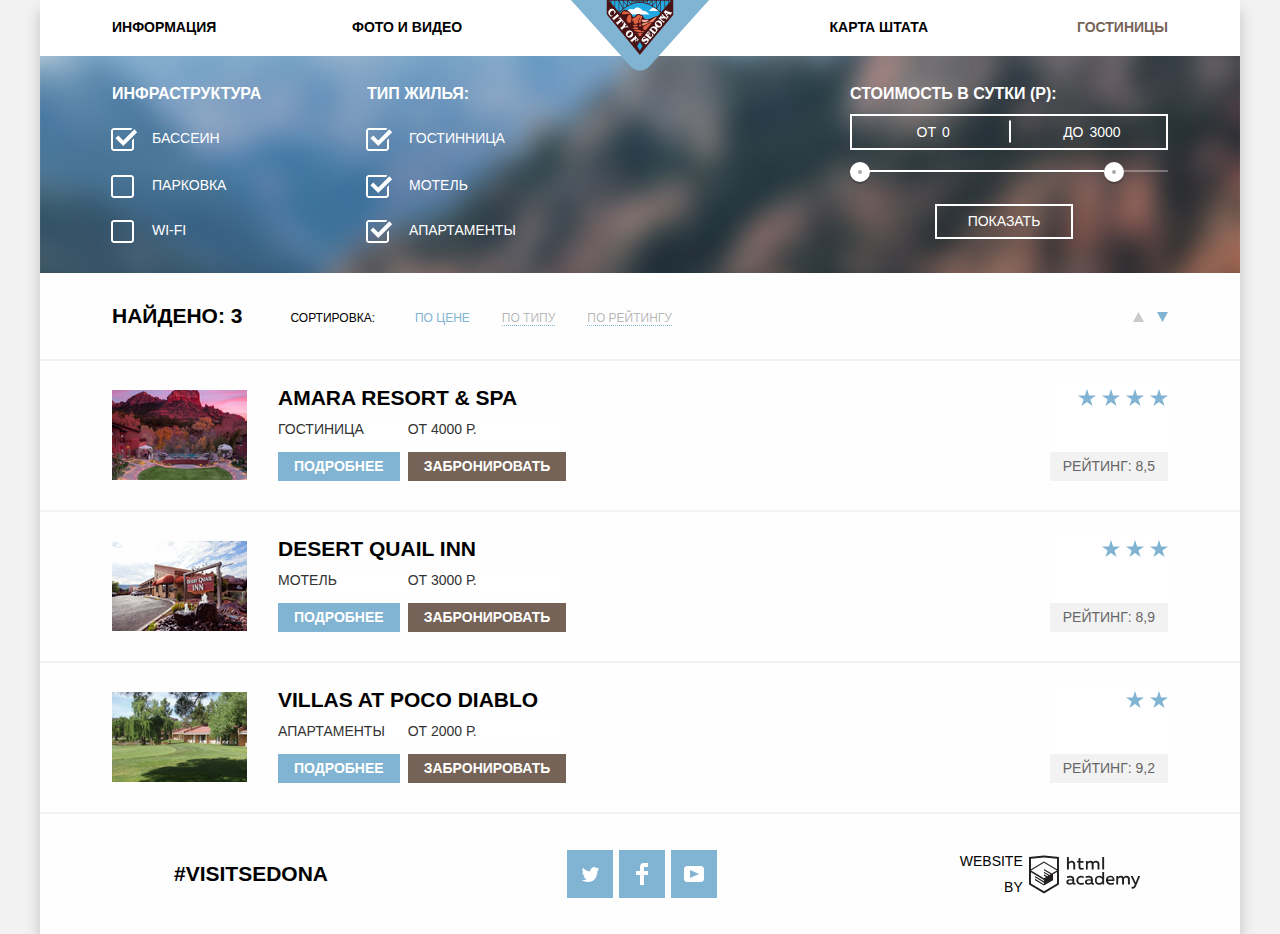
==== inner.html @ 4f0de251 "Исправления" ====
<!DOCTYPE html>
<html lang="ru">
  <head>
    <meta charset="utf-8">
    <link href="https://fonts.googleapis.com/css?family=PT+Sans+Narrow:400,700&amp;subset=cyrillic" rel="stylesheet">
    <link rel="stylesheet" type="text/css" href="css/normalize.css">
    <link rel="stylesheet" type="text/css" href="css/styles.css">
    <title>HTML Academy: Седона</title>
  </head>
  <body>
    <div class="content">
      <header class="main-header">
        <nav class="main-navigation">
          <a class="main-header-logo" href="index.html" aria-label="На главную">
            <img src="img/logo.png" alt="Седона" title="Седона">
          </a>
          <ul class="site-navigation">
            <li><a href="#" aria-label="Информация">Информация</a></li>
            <li><a href="#" aria-label="Фото и видео">Фото и видео</a></li>
            <li><a href="#" aria-label="Карта штата">Карта штата</a></li>
            <li class="navigation-active"><a aria-label="Гостиницы">Гостиницы</a></li>
          </ul>
        </nav>
      </header>

      <main class="main-inner">
        <section class="main-filter">
          <form class="main-search-menu" action="https://echo.htmlacademy.ru" method="post" oninput="out.value=outs.value">
            <div class="menu main-infrastructure">
              <h3>Инфраструктура</h3>
              <label for="pool">
                <input type="checkbox" class="visually-hidden checkbox" name="pool" id="pool" aria-label="Бассеин" checked>
                <span class="checkbox-pool"></span>
                Бассеин
              </label>
              <label for="parking">
                <input type="checkbox" class="visually-hidden checkbox" name="parking" id="parking" aria-label="Парковка">
                  <span class="checkbox-pool"></span>
                Парковка
              </label>
              <label for="wifi">
                <input type="checkbox" class="visually-hidden checkbox" name="wifi" id="wifi" aria-label="WI-FI">
                  <span class="checkbox-pool"></span>
                WI-FI
              </label>
            </div>
            <div class="menu main-type-accommodation">
              <h3>Тип жилья:</h3>
              <label for="hotel">
                <input type="checkbox" class="visually-hidden checkbox" name="hotel" id="hotel" aria-label="Гостинница" checked>
                  <span class="checkbox-pool"></span>
                  Гостинница
              </label>
              <label for="motel">
                <input type="checkbox" class="visually-hidden checkbox" name="motel" id="motel" aria-label="Мотель" checked>
                  <span class="checkbox-pool"></span>
                Мотель
              </label>
              <label for="apartments">
                <input type="checkbox" class="visually-hidden checkbox" name="apartments" id="apartments" aria-label="Апартаменты" checked>
                  <span class="checkbox-pool"></span>
                Апартаменты
              </label>
            </div>
            <div class="menu main-price">
              <h3>Стоимость в сутки (Р):</h3>
              <ul>
                <li>от
                  <input type="number" name="price" value="0">
                </li>
                <li>до
                  <input type="number" name="price" value="3000">
                </li>
              </ul>
              <input class="visually-hidden" type="range" name="outs" min="0" max="4000" step="100" value="3000">

                  <div class="scale">
                    <div class="bar"></div>
                  </div>
                  <div class="toggle toggle-min"></div>
                  <div class="toggle toggle-max"></div>
              <button type="submit" name="button" title="Показать" value="Показать">Показать</button>
            </div>
          </form>
        </section>

        <section class="main-sort">
          <h1 class="visually-hidden">Список гостиниц</h1>
          <h3>Найдено: 3</h3>
          <b>Сортировка:</b>
          <ul>
            <li><a class="sort-active">по цене</a></li>
            <li><a class="sorts-active" href="#">По типу</a></li>
            <li><a class="sorts-active" href="#">По рейтингу</a></li>
          </ul>
          <ul class="main-sorts">
            <li class="sorts-bonding">
              <a href="#" aria-label="Сортировка по возрастанию" title="Сортировка по возрастанию">
                <svg xmlns="http://www.w3.org/2000/svg" width="11" height="10" viewBox="0 0 11 10">
                  <path fill="#cacaca" d="M5.5 0L0 10h11z"/>
                </svg>
              </a>
            </li>
            <li>
              <a aria-label="Сортировка по убыванию" title="Сортировка по убыванию">
                <svg xmlns="http://www.w3.org/2000/svg" width="11" height="10" viewBox="0 0 11 10">
                  <path fill="#81b3d2" d="M5.5 10L0 0h11"/>
                </svg>
              </a>
            </li>
          </ul>
        </section>

        <section class="list-hotel">
          <h2 class="visually-hidden">Гостинниы</h2>
          <article class="hotel list-hotels">
            <img src="img/hotels.jpg" width="135" height="90" alt="Гостинница">
            <div class="list-hotels-sheet">
              <div class="list">
                <h2><a class="list-hotels-btn" href="#">Amara Resort & Spa</a></h2>
                <div class="list-row">
                  <div class="list-sheet-more">
                    <span>Гостиница</span>
                    <a href="#">Подробнее</a>
                  </div>
                  <div class="list-sheet-reservation">
                    <span>от 4000 Р.</span>
                    <a href="#">Забронировать</a>
                  </div>
              </div>
            </div>
              <div class="list list-sheet-rating">
                <span class="stars">
                  <img src="img/svg/star.svg" alt="звезда">
                  <img src="img/svg/star.svg" alt="звезда">
                  <img src="img/svg/star.svg" alt="звезда">
                  <img src="img/svg/star.svg" alt="звезда">
                </span>
                <span>Рейтинг: 8,5</span>
              </div>
            </div>
          </article>
          <article class="hotel list-motel">
            <img src="img/motel.jpg" width="135" height="90" alt="Мотель">
            <div class="list-motel-sheet">
              <div class="list">
                <h2><a class="list-hotels-btn" href="#">Desert Quail Inn</a></h2>
                  <div class="list-row">
                  <div class="list-sheet-more">
                    <span>Мотель</span>
                    <a href="#">Подробнее</a>
                  </div>
                  <div class="list-sheet-reservation">
                    <span>от 3000 Р.</span>
                    <a href="#">Забронировать</a>
                  </div>
                </div>
              </div>
              <div class="list list-sheet-rating">
                <span>
                  <img src="img/svg/star.svg" alt="звезда">
                  <img src="img/svg/star.svg" alt="звезда">
                  <img src="img/svg/star.svg" alt="звезда">
                </span>
                <span>Рейтинг: 8,9</span>
              </div>
            </div>
          </article>
          <article class="hotel list-apartments">
            <img src="img/apartments.jpg" width="135" height="90" alt="Апартаменты">
            <div class="list-apartments-sheet">
              <div class="list">
                <h2><a class="list-hotels-btn" href="#">Villas at Poco Diablo</a></h2>
                <div class="list-row">
                  <div class="list-sheet-more">
                    <span>Апартаменты</span>
                    <a href="#">Подробнее</a>
                  </div>
                  <div class="list-sheet-reservation">
                    <span>от 2000 Р.</span>
                    <a href="#">Забронировать</a>
                  </div>
                </div>
              </div>
              <div class="list list-sheet-rating">
                <span>
                  <img src="img/svg/star.svg" alt="звезда">
                  <img src="img/svg/star.svg" alt="звезда">
                </span>
                <span>Рейтинг: 9,2</span>
              </div>
            </div>
          </article>
        </section>
      </main>

      <footer class="footers">
        <div class="footer footer-visit">
          <a href="#">#visitSEDONA</a>
        </div>
        <div class="footer social">
          <ul>
            <li>
              <a href="#" class="social-button" aria-label="Твитер">
                <span class="visually-hidden">Наш Твитер</span>
                <svg xmlns="http://www.w3.org/2000/svg" xmlns:xlink="http://www.w3.org/1999/xlink" width="17" height="15" viewBox="0 0 17 15">
                  <path fill="#FFF" d="M10.95.144c1.685-.496 2.984.27 3.577 1.179.673-.231 1.331-.481 2.011-.708a2.345 2.345 0 0 1-.857 1.768c.685.17 1.304-.491 1.304-.491-.169 1-1.006 1.788-1.563 2.024-.231 6.75-3.175 11.217-10.077 11.082h-.446c-.41 0-4.164-.46-4.898-1.887 2.271.196 3.893-.422 4.693-1.177-.96-.3-2.679-.477-2.979-2.95.349.106.564.228 1.19.119C1.705 8.247.374 7.53.448 5.33c.285.328 1.067.536 1.34.472C1.085 5.561-.182 2.442.894.85c1.818 1.854 3.735 3.606 7.152 3.773C8.254 2.33 9.183.793 10.95.144z"/>
                </svg>

              </a>
            </li>
            <li>
              <a href="#" class="social-button" aria-label="Фейсбук">
                <span class="visually-hidden">Наш Фейсбук</span>
                <svg xmlns="http://www.w3.org/2000/svg" width="12" height="22" viewBox="0 0 12 22">
                  <path fill="#FFF" d="M12 4V0H8a4 4 0 0 0-4 4v4H0v4h4v10h4V12h4V8H8V4h4z"/>
                </svg>
              </a>
            </li>
            <li>
              <a href="#" class="social-button" aria-label="Ютуб" title="Наш Ютуб">
                <span class="visually-hidden">Наш Ютуб</span>
                <svg xmlns="http://www.w3.org/2000/svg" xmlns:xlink="http://www.w3.org/1999/xlink" width="20" height="16" viewBox="0 0 20 16">
                  <path fill="#FFF" d="M17 0H3C1.35 0 0 1.35 0 3v10c0 1.65 1.35 3 3 3h14c1.65 0 3-1.35 3-3V3c0-1.65-1.35-3-3-3zM6.027 11.998V4.002L15.014 8l-8.987 3.998z"/>
                </svg>

              </a>
            </li>
          </ul>
        </div>
        <div class="footer footer-logo">
          <a href="https://htmlacademy.ru/intensive/htmlcss" class="htmlacademy" aria-label="Html академия" title="Наша Html академия">
            <span>Website by</span>
            <svg xmlns="http://www.w3.org/2000/svg" width="115" height="41" viewBox="0 0 108.08 36.85">
              <title>logo-htmlacademy-small1</title>
              <path d="M44.61,26.88a2,2,0,0,0,.55-0.1v1.33a3.25,3.25,0,0,1-1.18.21,1.67,1.67,0,0,1-1.67-1,4.84,4.84,0,0,1-3.14,1.08c-1.51,0-2.91-.83-2.91-2.55,0-2.13,2-2.79,3.71-2.79a11.08,11.08,0,0,1,2.17.25v-0.3c0-1-.76-1.77-2.19-1.77a7.42,7.42,0,0,0-3,.64v-1.7a10.21,10.21,0,0,1,3.19-.55c2.36,0,3.81,1.12,3.81,3.65v3a0.54,0.54,0,0,0,.49.59h0.17Zm-6.44-1.13A1.35,1.35,0,0,0,39.63,27h0.11a3.39,3.39,0,0,0,2.41-1V24.58a9.72,9.72,0,0,0-1.81-.21c-1,0-2.16.33-2.16,1.38h0Zm12.36-6.11a5,5,0,0,1,2.57.64V22a4.08,4.08,0,0,0-2.3-.7,2.75,2.75,0,1,0,0,5.49,5,5,0,0,0,2.43-.64v1.71a6.27,6.27,0,0,1-2.76.57A4.21,4.21,0,0,1,46,24.51q0-.21,0-0.41a4.32,4.32,0,0,1,4.18-4.46h0.38Zm12.17,7.24a2,2,0,0,0,.55-0.1v1.33a3.25,3.25,0,0,1-1.18.21,1.67,1.67,0,0,1-1.67-1,4.84,4.84,0,0,1-3.14,1.08c-1.51,0-2.91-.83-2.91-2.55,0-2.13,2-2.79,3.71-2.79a11.08,11.08,0,0,1,2.17.25v-0.3c0-1-.76-1.77-2.19-1.77a7.42,7.42,0,0,0-3,.64v-1.7a10.21,10.21,0,0,1,3.19-.55c2.36,0,3.81,1.12,3.81,3.65v3a0.54,0.54,0,0,0,.49.59h0.17Zm-6.44-1.13A1.35,1.35,0,0,0,57.73,27h0.11a3.39,3.39,0,0,0,2.41-1V24.58a9.72,9.72,0,0,0-1.81-.21c-1.06,0-2.16.33-2.16,1.38h0ZM73,16V28.2H71.35V26.88a3.88,3.88,0,0,1-3.19,1.54,4.4,4.4,0,0,1,0-8.78,3.81,3.81,0,0,1,3,1.3V16H73Zm-4.53,5.22a2.76,2.76,0,1,0,0,5.52A2.86,2.86,0,0,0,71.15,25V23A2.91,2.91,0,0,0,68.49,21.27ZM79,19.64c3.31,0,4.46,2.68,3.92,5.09H76.7c0.21,1.5,1.67,2.11,3.19,2.11a6.11,6.11,0,0,0,2.64-.59v1.6a7.14,7.14,0,0,1-3,.57C77,28.42,74.78,27,74.78,24a4.18,4.18,0,0,1,4-4.39H79Zm0.09,1.54a2.28,2.28,0,0,0-2.44,2.1v0.06H81.3A2,2,0,0,0,79.13,21.18Zm5.73,7V19.87h1.65v1a3.81,3.81,0,0,1,2.78-1.27A2.86,2.86,0,0,1,91.89,21a4.12,4.12,0,0,1,2.91-1.33A3.06,3.06,0,0,1,98,23V28.2h-1.9V23.05a1.59,1.59,0,0,0-1.42-1.75H94.42a2.8,2.8,0,0,0-2.07,1.12V28.2h-1.9V23.05A1.59,1.59,0,0,0,89,21.31H88.8a3,3,0,0,0-2.21,1.29v5.63H84.86Zm21.31-8.33h1.9l-3.91,9.46c-0.9,2.17-2.09,2.86-3.35,2.86a4.76,4.76,0,0,1-1.1-.14V30.46a2.86,2.86,0,0,0,.85.12c0.9,0,1.58-.64,2.07-1.9l0.17-.42-4-8.4h2l2.86,6.29ZM38.73,1.46V6.22a3.81,3.81,0,0,1,2.7-1.14,3.25,3.25,0,0,1,3.44,3.4v5.15H43V8.72a1.81,1.81,0,0,0-1.61-2h-0.3a2.93,2.93,0,0,0-2.32,1.39v5.52h-1.9V1.46h1.9ZM49.94,2.31v3h3V6.91h-3v3.81c0,1.1.5,1.46,1.58,1.46a4.49,4.49,0,0,0,1.69-.33v1.6A6.8,6.8,0,0,1,51,13.8a2.55,2.55,0,0,1-2.86-2.74V6.89H46.58V5.26h1.5V2.74Zm5.4,11.31V5.28H57v1A3.81,3.81,0,0,1,59.77,5a2.86,2.86,0,0,1,2.6,1.33A4.12,4.12,0,0,1,65.28,5,3.06,3.06,0,0,1,68.44,8.4v5.21h-1.9V8.46a1.59,1.59,0,0,0-1.42-1.75H64.89a2.8,2.8,0,0,0-2.07,1.12v5.78h-1.9V8.46A1.59,1.59,0,0,0,59.5,6.71H59.27A3,3,0,0,0,57.06,8v5.63H55.34ZM71.17,1.45H73V13.6H71.17V1.45ZM14.71,0H14.55L0,1.54V28.21l14.55,8.66,14.55-8.66V1.54Zm12.5,27.1L14.55,34.64,1.9,27.12V16.18l12.59,7.5V25L5.86,19.9v1.31l8.68,5.21v1.39L5.87,22.65V24l8.68,5.21,8.75-5.24V18.31L27.2,16V27.12Zm0-12.53-3.48,2-1.6,1L14.51,13v1.31L21,18.23H21l-0.14.09-1,.54-5.37-3.2V17l4.24,2.52-1,.67-3.2-1.9v1.31l2.1,1.24L14.5,22.1,2,14.65,14.51,7.11Zm0-1.32L14.49,5.76,1.91,13.25v-10L14.56,1.92,27.21,3.25v10h0Z" transform="translate(0 -0.02)" fill="#231f20"/>
            </svg>
          </a>
        </div>
      </footer>
    </div>
  </body>
</html>
---- css/styles.css ----
html,
body{
  margin: 0;
  padding: 0;
  font-family: "PT Sans", Arial, sans-serif;
  font-size: 14px;
  line-height: 21px;

  text-transform: uppercase;
  background-color: #f2f2f2;

}
.content{
  position: relative;
  min-width: 1200px;
}
.main-header,
a{
  text-decoration: none;
}
.visually-hidden {
  position: absolute;
  height: 1px; width: 1px;
  overflow: hidden;
  clip: rect(1px 1px 1px 1px); /* IE6, IE7 */
  clip: rect(1px, 1px, 1px, 1px);
  margin: -1px;
  border: 0;
  padding: 0;
}

.main-header{
  background-color: #ffffff;
  min-width: 56px;
}
.site-navigation{
  margin: 0;
  padding: 0;
  list-style: none;
}
.site-navigation li{
  display: inline;
}
.site-navigation a{
  color: #000000;
  line-height: 26px;
  font-size: 14px;
  font-weight: 700;
}
.site-navigation a:hover{
  color: #81b3d2;
}
.site-navigation a:active{
  color: rgba(0, 0, 0, 0.3);
}
.navigation-active a,
.navigation-active a:active,
.navigation-active a:hover{
  color: #766357;
}
/*main*/
.main{
  margin: auto;
  text-align: center;
  box-shadow: 0 10px 15px 0 rgba(0, 0, 0, 0.1),
              0 10px 15px 0 rgba(0, 0, 0, 0.1);
  background-color: #ffffff;
  width: 1200px;
  margin: 0 auto;
}
.content{
  box-shadow: 0 10px 15px 0 rgba(0, 0, 0, 0.1),
              0 10px 15px 0 rgba(0, 0, 0, 0.1);
  width: 1200px;
  margin: 0 auto;
}
.main-intro{
  position: relative;
  width: 100%;
}
.main-in{
  position: relative;
  background: url("../img/welcome.png") 370px 76px no-repeat,
              url("../img/polygon.png") 0 450px no-repeat,
              url("../img/background-photo.jpg") 0 -83px no-repeat;
  width: 100%;
  padding-top: 508px;
}
.main-intro img{
  margin-top: 76px;
  left: 50%;
  top: 50%;
}
.main-info h2{
  font-size: 21px;
  line-height: 26px;
  font-weight: 700;
}
.main-info p{
  font-size: 14px;
  line-height: 26px;
  font-weight: 400;
}
.main h3{
  font-size: 21px;
  line-height: 21px;
  font-weight: 700;
}
.main p,
.main span{
  margin: 0;
  padding: 0;
  font-size: 14px;
  line-height: 21px;
  font-weight: 400;
}
.main-city,
.main-bridge{
  background-color: #81b3d2;
  color: #ffffff;
}
.main-city img{
  object-fit: cover;
  width: 800px;
  height: 256px;
}
.main-info{
  padding-top: 60px;
}
.main-info-search h2{
  margin: 0;
  padding: 0;
  font-size: 30px;
  line-height: 36px;
  font-weight: 700;
}
.main-info-search p{
  margin: 0;
  padding: 0;
  font-size: 14px;
  line-height: 24px;
  font-weight: 400;
}
.main-list{
  background-color: #eeeeee;
}
.main-lists{
  display:inline-block;
  vertical-align: middle;
}
/* Кнопки */
.main-btn{
  margin: 0;
  padding: 0;
  width: 568px;
  height: 86px;
  font: inherit;
  background-color: #766357;
  text-align: center;
  color: #ffffff;
  text-transform: uppercase;
  border: none;
  font-size: 21px;
  line-height: 26px;
  font-weight: 700;
}
.main-btn:hover{
  background-color: #604e43;
}
.main-btn:active{
  background-color: #503e33;
  color: rgba(255, 255, 255, 0.3);
}
/* форма поиска*/
.search{
  background-color: #ffffff;
  text-align: center;
}
.search-forms label{
  color: #000000;
  font-size: 14px;
  line-height: 26px;
  font-weight: 700;
}
.search-forms input{
  font: inherit;
  background-color: #f2f2f2;
  width: 344px;
  text-transform: uppercase;
}
.search-forms button{
  width: 458px;
  font: inherit;
  background-color: #81b3d2;
  color: #ffffff;
  text-transform: uppercase;
  border: none;
  font-size: 21px;
  line-height: 26px;
  font-weight: 700;
}
.search-forms button:hover{
  background-color: #669ec0;
}
.search-forms button:active{
  background-color: #669ec0;
  color: rgba(255, 255, 255, 0.3);
}
.search-forms p{
  margin: 0;
}
/*футер*/
.footers{
  background-color: rgba(255, 255, 255, 0.9);
  width: 1200px;
  margin: auto;
}
.footer-visit a,
.footer-visit a:active,
.footer-visit a:hover{
  color: #000000;
  font-size: 21px;
  line-height: 26px;
  font-weight: 700;
}
.social{
    margin: 0;
    padding: 0;
}
.footer,
.social ul{
  list-style: none;
  margin: 0;
  padding: 0;
}
.social img{
    background-color: #81b3d2;
    padding: 8px;
}
.social img:hover{
    background-color: #669ec0;
}
.social img:active{
    background-color: #5496bd;
}
.footer-logo span{
  color: #000000;
  font-size: 14px;
  line-height: 26px;
  font-weight: 400;
}
.footer-logo span:active{
  }

/**/
/*inner*/
.main-filter{
  background: url("../img/filter-background.jpg") 0 -294px no-repeat;
  width: 100%;
  background-color: #5496bd;
  color: #ffffff;
  min-height: 48px;
}
.main-filter h3{
  margin: 0;
  padding: 0;
  font-size: 16px;
  line-height: 21px;
  font-weight: 700;
}
.main-filter label{
  font-size: 14px;
  line-height: 21px;
  font-weight: 400;
}
.main-filter ul{
  margin: 0;
  padding: 0;
  list-style: none;
  font-size: 14px;
  line-height: 21px;
  font-weight: 400;
}
.main-filter li:nth-child(1){
  margin-left: 40px;
}
.main-filter li:nth-child(2){
  margin-left: 20px;
}
.main-filter button{
  width: 138px;
  height: 35px;
  font: inherit;
  text-transform: uppercase;
  border: 2px solid #ffffff;
  color: #ffffff;
  font-size: 14px;
  line-height: 21px;
  font-weight: 400;
  background-color: transparent;
}
.main-filter button:hover{
  background-color: #ffffff;
  color: #000000;
}
.main-price ul{
  border: 2px solid white;
  display: flex;
  justify-content: space-around;
  width: 314px;

}
.main-sert{
  background-color: #fefefe;
}
.main-sort h3{
  margin: 0;
  padding-right: 48px;
  font-size: 21px;
  line-height: 26px;
  font-weight: 700;
  color: #000000;

}
.main-sort ul{
  list-style: none;
  margin: 0;
  padding: 0;
  font-size: 12px;
  line-height: 18px;
  font-weight: 400;
  color: #000000;
}
.main-sort b{
  color: #000000;
  font-size: 12px;
  line-height: 18px;
  font-weight: 400;
  margin-top: 3px;
}
.main-sort a{
  color: rgba(0, 0, 0, 0.3);
  text-decoration: none;
}
.sorts-bonding a:hover,
.sorts-bonding path:hover{
  color: #81b3d2;
  text-decoration: none;
  fill: #231f20;
}
.sorts-bonding a:active,
.sorts-bonding path:active{
  color: #000000;
  text-decoration: none;
  fill: #81b3d2;
}
.sorts-active{
  border-bottom: 1px dotted #81b3d2;
}
.sorts-active:hover{
  border-bottom: 1px dotted #81b3d2;
  color: #81b3d2;
}
.sorts-active:active{
  border-bottom: 0;
  color: #000000;
}

a.sort-active,
a.sort-active:hover{
  color: #81b3d2;
  text-decoration: none;
}
.list-hotel h2{
  font-size: 21px;
  line-height: 26px;
  font-weight: 700;
  margin: 0;
  margin-bottom: 8px;
}
.list-hotels-btn{
  color: #000000;
}
.list-hotels-btn:hover{
  color: #81b3d2;
}
.list-hotels-btn:active{
  color: rgba(0, 0, 0, 0.3);
}
.list-hotel span{
  color: #333333;
  font-size: 14px;
  line-height: 21px;
  font-weight: 400;
}

.list-sheet-more a{
  padding: 4px 16px;
  background-color: #81b3d2;
  color: #ffffff;
  font-size: 14px;
  line-height: 21px;
  font-weight: 700;
  margin-right: 8px;
}
.list-sheet-more a:hover{
  background-color: #669ec0;

}
.list-sheet-more a:active{
  background-color: #5496bd;
  color: rgba(255, 255, 255, 0.3);
}
.list-sheet-reservation a{
  padding: 4px 16px;
  background-color: #766357;
  color: #ffffff;
  font-size: 14px;
  line-height: 21px;
  font-weight: 700;
}
.list-sheet-reservation a:hover{
  background-color: #604e43;

}
.list-sheet-reservation a:active{
  background-color: #503e33;
  color: rgba(255, 255, 255, 0.3);
}
.list-sheet-rating span{
  color: #666666;
  font-size: 14px;
  line-height: 21px;
  font-weight: 400;
  background-color: #f2f2f2;
  text-align: right;
}
.list-sheet-rating span:nth-child(2){
  padding: 4px 13px;

}
.list-sheet-rating img{
  margin-top: 4px;
  margin-left: 2px;
  margin-bottom: 40px;
}
/*Сетка*/
.main-header{
  width: 1200px;
  margin: 0 auto;
}
.main-header-logo{
  position:absolute;
  top: -1px;
  z-index: 2;
  left: 50%;
  margin-left: -70px;
}
.main-navigation{
  display: flex;
  width: 1200px;
}

.site-navigation{
  margin: 14px auto 16px;

  display: flex;
  flex-direction: row;
  justify-content: space-between;
}
.site-navigation ul{
  width: 1200px;
}
.site-navigation li{
  width: auto;
  width: 168px;
}
.site-navigation li:nth-child(-n+2){
  padding-left: 72px;
}
.site-navigation li:nth-child(+n+3){
  padding-right: 72px;
  text-align: right;
}
.site-navigation li:nth-child(2){
  padding-right: 240px;

}

.main-info{
  display: flex;
  flex-direction: column;
  align-items: center;
  width: 636px;
  margin: 0 auto;
}
.main-info h2{
  text-align: center;
  margin: 0 92px;
  padding-bottom: 31px;
}
.main-info p{
  text-align: center;
  margin: 0 68px;
  padding-bottom: 52px;
}

/*------------*/
.main-city{
  display: flex;
  flex-direction: row;
}
.this-towns{
  margin: 46px 40px;
  text-align: center;
  width: 400px;
}
.this-towns h3{
  margin: 0 90px 25px;
}
.this-towns span{
  display: inline-block;
  margin: 0 120px 20px;
}
.this-towns p{
  padding: 0 10px 12px;
}
/*------------*/
.main-services{
  display: flex;
  justify-content: space-around;

}
.main-service{
  position: relative;
  min-width: 304px;
  min-height: 168px;
  text-align: center;
  padding: 0 48px;

}
.main-service h3{
  margin-top: 161px;
  margin-bottom: 24px;
}
.main-service:nth-child(1){
  background: url("../img/svg/icon-1.svg") 50% 60px no-repeat;

}
.main-service:nth-child(2){
  background: url("../img/svg/icon-3.svg") 50% 60px no-repeat;
}
.main-service:nth-child(3){
  background: url("../img/svg/icon-2.svg") 50% 56px no-repeat;
}
.main-service p{
  margin-bottom: 82px;
}
/*------------*/
.main-bridge{
    display: flex;
    flex-direction: row;
}
.main-bridge img{
    object-fit: cover;
    width: 800px;
    height: 256px;
}

.main-bridges{
  margin-top: 46px;
  margin-left: 48px;
  margin-right: 48px;
  margin-bottom: 41px;
  text-align: center;
  width: 400px;
}
.main-bridges h3{
  margin: 0 72px 25px;
}
.main-bridges span{
  display: inline-block;
  margin: 0 120px 21px;
}
/*------------*/
.main-list{
  display: flex;
  justify-content: space-between;
  min-height: 256px;
}
.main-lists{
  text-align: center;
  min-width: 400px;
  margin-top: 48px;
}
.main-lists h3{
  min-width: 130px;
  margin: 0 135px 24px;
}
.main-lists span{
  display: inline-block;
  min-width: 50px;
  margin: 0 173px 21px;
}
.main-lists p{
  min-width: 268px;
  margin: 0 66px 26px;
}
.main-lists:nth-child(3) p{
  min-width: 254px;
  margin: 0 74px 26px;
}
/*------------*/
.pupup{
  position: relative;
}
.main-info-search{
  display: flex;
  flex-direction: column;
  justify-content: flex-end;
  align-items: center;
  text-align: center;
}
.main-info-search h3{
  margin-top: 50px;
  margin-bottom: 24px;
  font-size: 30px;
  line-height: 36px;
  font-weight: 700;
}
.main-info-search p{
  margin-bottom: 48px;
}
/*------------*/
.main-map{
  background: url("../img/map.jpg") -18px -154px; no-repeat;
  min-width: 1200px;
  min-height: 594px;
  z-index: 0;
}
.map-iframe iframe{
  min-width: 1200px;
  min-height: 472px;
  display: block;
}
.search{
  position: absolute;
  left: 316px;
  top: 292px;
  margin: 0;
  padding: 0;
}
.search-forms{
  padding: 55px;
  display: flex;
  flex-direction: column;
  position: relative;
}
.search-forms p{
  display: flex;
  justify-content: space-between;
  align-items: center;
  margin-bottom: 26px;
}

.search-forms input{
  width: 296px;
  height: 38px;
  border: inherit;
  outline:none;
  padding-left: 12px;
  padding-right: 40px;
  font-size: 14px;
  line-height: 26px;
  font-weight: 700;
}


.search-forms .search-adults{
  display: flex;
  justify-content: flex-end;
}
.search-forms svg{
  position: absolute;
  right: 5px;
  top: 5px;
}
.search-adults input{
  width: 102px;
  text-align: center;
  padding: 0 35px;
  width: 45px;
}
input::-webkit-outer-spin-button,
input::-webkit-inner-spin-button {
    /* display: none; <- Crashes Chrome on hover */
    -webkit-appearance: none;
    margin: 0; /* <-- Apparently some margin are still there even though it's hidden */
}
.adults-label{
  padding-right: 43px;
}
.children-label{
  padding-right: 27px;
  padding-left: 52px;
}
p.search-adults{
  display: flex;
  margin-top: 2px;
  margin-bottom: 55px;
  position: relative;
}

.search-forms button{
  min-height: 58px;
  min-width: 458px;
}
/*Календарь*/
.search-forms input:hover,
.search-arrival:hover path,
.date-departure:hover path{
  fill: #8f8f8f;
  background-color: #ebebeb;
}

.search-forms input:focus,
.search-arrival:focus path,
.date-departure:focus path{
  background-color: #ffffff;
  box-shadow: inset 0 0 2px #e5e5e5;
}
.date-departure:active path,
.search-arrival:active path{
  fill: #81b3d2;
}

.visually-hidden + button{
  position: absolute;
  margin: 0;
  padding: 0;
  min-width: 30px;
  min-height: 30px;
  width: 30px;
  height: 30px;
  right: 60px;
  background-color: inherit;
}
.visually-hidden + button:active,
.visually-hidden + button:hover{
  background-color: inherit;
}


button.search-button{
  display: inline;
  position: absolute;
  margin: 0;
  padding: 0;
  min-width: 10px;
  min-height: 10px;
  width: 25px;
  height: 25px;
  background-color: inherit;
}

button.adults-minus{
  left: 120px;
  background: url("../img/svg/minus.png") 50% 50% no-repeat;
}
button.adults-plus{
  left: 195px;
    background: url("../img/svg/plus.png") 50% 50% no-repeat;
}
button.children-minus{
  left: 353px;
    background: url("../img/svg/minus.png") 50% 50% no-repeat;
}
button.children-plus{
  left: 428px;
    background: url("../img/svg/plus.png") 50% 50% no-repeat;
}
button.adults-minus:hover{
  left: 120px;
  background: url("../img/svg/minus-hover.png") 50% 50% no-repeat;
}
button.adults-plus:hover{
  left: 195px;
    background: url("../img/svg/plus-hover.png") 50% 50% no-repeat;
}
button.children-minus:hover{
  left: 353px;
    background: url("../img/svg/minus-hover.png") 50% 50% no-repeat;
}
button.children-plus:hover{
  left: 428px;
    background: url("../img/svg/plus-hover.png") 50% 50% no-repeat;
}
button.adults-minus:active{
  left: 120px;
  background: url("../img/svg/minus-active.png") 50% 50% no-repeat;
}
button.adults-plus:active{
  left: 195px;
    background: url("../img/svg/plus-active.png") 50% 50% no-repeat;
}
button.children-minus:active{
  left: 353px;
    background: url("../img/svg/minus-active.png") 50% 50% no-repeat;
}
button.children-plus:active{
  left: 428px;
    background: url("../img/svg/plus-active.png") 50% 50% no-repeat;
}


/*------------*/
.footers{
  display: flex;
  justify-content: space-between;
  min-height: 120px;
  min-width: 1200px;

}
.footer{
  flex-direction: column;
  align-self: center;

}
.footers-index{
  position: absolute;
  margin-left: 50%;
  left: -600px;
  margin-top: -120px;
  bottom: 0;
  min-width: 1200px;

}
.footer-visit{
  text-align: left;
  min-width: 268px;
  padding-left: 134px;
}
.social{
  display: flex;
  text-align: center;
  min-width: 400px;
}
.footer-logo{
  text-align: right;
  min-width: 200px;
  margin-right: 100px;
  margin-left: 98px;
}
.footer li{
  display: inline;
}
.social-button{
  display: flex;
  align-items: center;
  justify-content: center;
  width: 46px;
  height: 48px;
  background-color: #81b3d2;
}
.social-button:hover{
  background-color: #669ec0;
}
.social-button:active,
.social-button:active path{
  background-color: #5496bd;
  fill: rgba(255, 255, 255, 0.3);
}
.social ul{
  display: flex;
  flex-wrap: wrap;
  justify-content: space-between;
  margin: 0 auto;
  padding: 0;
}
.social li{
  margin: 0 3px;
}
.footer-logo a{
  display: flex;
  align-items: center;
  justify-content:  flex-end;

}
.footer-logo svg{
  margin-left: 6px;
}
.footer-logo:hover path{
  fill: #81b3d2;
}
.footer-logo:active path{
  fill: #bdbbbc;
}
/*inner  */
.main-filter{

  width: 1200px;
  margin: auto;
}
.main-search-menu{
  display: flex;
  flex-direction: row;
  justify-content: flex-start;
  min-height: 217px;
}
.menu{
  display: flex;
  flex-direction: column;
  margin-bottom: 30px;

}
.main-infrastructure{
  margin-left: 72px;
  min-width: 150px;
  margin-right: 105px;
}

.main-infrastructure label:nth-child(3){
  margin-top: 26px;
}
.main-type-accommodation label:nth-child(3){
  margin-top: 26px;
}
.main-type-accommodation{
  min-width: 150px;
}
.main-type-accommodation label{
  padding-left: 2px;
}
.main-price{
  min-width: 318px;
  margin-left: auto;
  margin-right: 72px;
  position: relative;
}
.main-price ul{
  align-items: center;
  min-height: 32px;
  margin-bottom: 20px;

}
.main-price h3{
  margin-bottom: 10px;
}
.main-price ul::after {
  content: "";
  position: absolute;
  top: 92px;
  left: 160px;
  width: 2px;
  height: 22px;
  background: #ffffff;
  transform: translate(-50%, -125%);
}
.main-price input {
  width: 50px;
  margin: 0;

  color: inherit;
  font: inherit;

  background: none;
  border: none;
}
.main-price li{

}

.pool{
  position: relative;
}
.checkbox + .checkbox-pool{
  position: absolute;
  background-image: url("../img/svg/checkbox-off.svg");
  background-repeat: no-repeat;
  width: 27px;
  height: 23px;
  left: -41px;
  top: 0;
  cursor: pointer;
}
.checkbox:checked + .checkbox-pool{
  position: absolute;
  background-image: url("../img/svg/checkbox-on.svg");
  background-repeat: no-repeat;
  width: 27px;
  height: 23px;
  left: -41px;
  top: 0;
  cursor: pointer;
}
.checkbox:disabled + .checkbox-pool{
  position: absolute;
  background-image: url("../img/svg/checkbox-off-di.svg");
  background-repeat: no-repeat;
  width: 27px;
  height: 23px;
  left: -41px;
  top: 0;
  cursor: pointer;
}
.checkbox:disabled:checked + .checkbox-pool{
  position: absolute;
  background-image: url("../img/svg/checkbox-on-di.svg");
  background-repeat: no-repeat;
  width: 27px;
  height: 23px;
  left: -41px;
  top: 0;
  cursor: pointer;
}

.scale {
  height: 2px;
  background: rgba(255, 255, 255, 0.3);
}
.bar {
  width: 80%;
  height: 2px;
  background: #ffffff;
}
.toggle{
  position: absolute;
  top: 106px;
  width: 4px;
  height: 4px;
  background: #ababab;
  border: 8px solid #ffffff;
  border-radius: 50%;
  box-shadow: 0 2px 1px 0 rgba(0, 1, 1, 0.2);
  cursor: pointer;
  left: 0;
}
.toggle-min {
  left: 0;
}
.toggle-max {
  left: 80%;
}
.toggle-min:hover {
  left: -2px;
  top: 104px;
  border: 10px solid #ffffff;
}
.toggle-max:hover{
  top: 104px;
  left: 253px;
  border: 10px solid #ffffff;
}

.main-price button{
  margin-top: 32px;
  margin-left: 85px;
}
.menu h3{
  margin-top: 27px;
}
.menu label{
  margin-top: 24px;
  margin-left: 40px;
  position: relative;
}
.menu span{
  position: absolute;
  left: -40px;
  top: 0;
}
.menu img{
  position: absolute;
}

.main-sort{
  width: 1056px;
  margin: auto;
  padding: 0 72px;
  min-height: 86px;
  display: flex;
  align-items: center;
  background-color: #fefefe;
  flex-direction: row;
  justify-content: flex-start;
}
.main-sort ul{
  display: flex;
  background-color: #fefefe;
  margin-left: 40px;
  margin-top: 3px;
}
.main-sort li{
  margin-right: 32px;
  background-color: #fefefe;
}

ul.main-sorts {
  margin: 0;
  margin-left: auto;
  background-color: #fefefe;
  margin-top: 3px;
}
.main-sorts li{
  margin: 0;
  margin-left: 13px;

}

.list-hotel{
  width: 1200px;
  margin: auto;
}
.hotel{
  background-color: #fefefe;
  margin: 2px auto;
  padding: 0 72px;
  display: flex;
  flex-direction: row;
  justify-content: space-between;
}
.hotel img{
  padding-top: 29px;
  padding-bottom: 30px;
}
.list-hotels-sheet,
.list-motel-sheet,
.list-apartments-sheet{
  width: 890px;
  display: flex;
  flex-direction: row;
  justify-content: space-between;
  padding-top: 24px;
}
.list{
  display: flex;
  flex-direction: column;
  max-width: 750px;
}
.list-row{
  display: flex;
  flex-direction: row;
  padding-bottom: 28px;
}
.list-row a{
  margin-top: 12px;
}
.list-sheet-more,
.list-sheet-reservation{
  display: flex;
  flex-direction: column;
}
.list img,
.list span:nth-child(1){
  padding: 0;
  background-color: rgb(255, 255, 255);
}








/*400+800 256*/
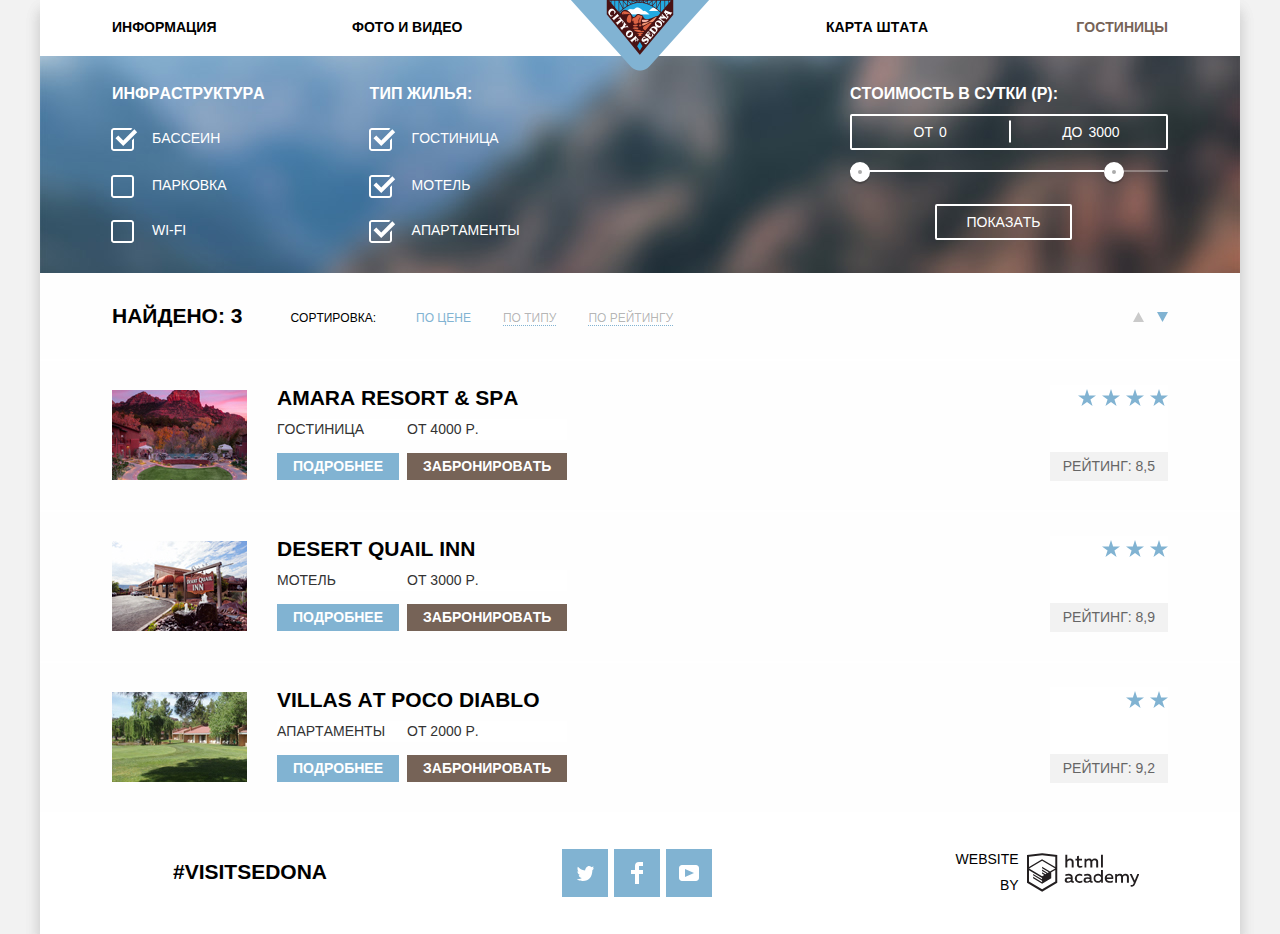
==== commit c300f97d: "input" ====
--- a/inner.html
+++ b/inner.html
@@ -49,7 +49,7 @@
               <label for="hotel">
                 <input type="checkbox" class="visually-hidden checkbox" name="hotel" id="hotel" aria-label="Гостинница" checked>
                   <span class="checkbox-pool"></span>
-                  Гостинница
+                  Гостиница
               </label>
               <label for="motel">
                 <input type="checkbox" class="visually-hidden checkbox" name="motel" id="motel" aria-label="Мотель" checked>
@@ -79,7 +79,7 @@
                   </div>
                   <div class="toggle toggle-min"></div>
                   <div class="toggle toggle-max"></div>
-              <button type="submit" name="button" title="Показать" value="Показать">Показать</button>
+              <button type="submit" title="Показать"">Показать</button>
             </div>
           </form>
         </section>
--- a/css/styles.css
+++ b/css/styles.css
@@ -1,5 +1,4 @@
-html,
-body{
+html{
   margin: 0;
   padding: 0;
   font-family: "PT Sans", Arial, sans-serif;
@@ -8,11 +7,16 @@
 
   text-transform: uppercase;
   background-color: #f2f2f2;
-
+  font-kerning: none;
 }
 .content{
   position: relative;
-  min-width: 1200px;
+  width: 1200px;
+  text-align: center;
+  box-shadow: 0 10px 15px 0 rgba(0, 0, 0, 0.1),
+              0 10px 15px 0 rgba(0, 0, 0, 0.1);
+  background-color: #ffffff;
+  margin: 0 auto;
 }
 .main-header,
 a{
@@ -60,27 +64,16 @@
 }
 /*main*/
 .main{
-  margin: auto;
-  text-align: center;
-  box-shadow: 0 10px 15px 0 rgba(0, 0, 0, 0.1),
-              0 10px 15px 0 rgba(0, 0, 0, 0.1);
-  background-color: #ffffff;
-  width: 1200px;
-  margin: 0 auto;
-}
-.content{
-  box-shadow: 0 10px 15px 0 rgba(0, 0, 0, 0.1),
-              0 10px 15px 0 rgba(0, 0, 0, 0.1);
-  width: 1200px;
-  margin: 0 auto;
-}
+
+}
+
 .main-intro{
   position: relative;
   width: 100%;
 }
 .main-in{
   position: relative;
-  background: url("../img/welcome.png") 370px 76px no-repeat,
+  background: url("../img/welcome.png") 370px 75px no-repeat,
               url("../img/polygon.png") 0 450px no-repeat,
               url("../img/background-photo.jpg") 0 -83px no-repeat;
   width: 100%;
@@ -120,9 +113,10 @@
   color: #ffffff;
 }
 .main-city img{
-  object-fit: cover;
+  object-fit: none;
   width: 800px;
   height: 256px;
+  object-position: 50% -78px;
 }
 .main-info{
   padding-top: 60px;
@@ -142,7 +136,7 @@
   font-weight: 400;
 }
 .main-list{
-  background-color: #eeeeee;
+  background-color: rgba(238, 238, 238, 1.0);
 }
 .main-lists{
   display:inline-block;
@@ -188,8 +182,12 @@
   width: 344px;
   text-transform: uppercase;
 }
+.search-forms input::placeholder{
+  color:#000000;
+}
 .search-forms button{
   width: 458px;
+  height: 58px;
   font: inherit;
   background-color: #81b3d2;
   color: #ffffff;
@@ -198,13 +196,16 @@
   font-size: 21px;
   line-height: 26px;
   font-weight: 700;
+
 }
 .search-forms button:hover{
   background-color: #669ec0;
+  outline: none;
 }
 .search-forms button:active{
   background-color: #669ec0;
   color: rgba(255, 255, 255, 0.3);
+  outline: none;
 }
 .search-forms p{
   margin: 0;
@@ -282,14 +283,14 @@
   font-weight: 400;
 }
 .main-filter li:nth-child(1){
-  margin-left: 40px;
+  margin-left: 36px;
 }
 .main-filter li:nth-child(2){
   margin-left: 20px;
 }
 .main-filter button{
-  width: 138px;
-  height: 35px;
+  width: 137px;
+  height: 36px;
   font: inherit;
   text-transform: uppercase;
   border: 2px solid #ffffff;
@@ -297,7 +298,8 @@
   font-size: 14px;
   line-height: 21px;
   font-weight: 400;
-  background-color: transparent;
+  background: transparent;
+  border-radius: 2px;
 }
 .main-filter button:hover{
   background-color: #ffffff;
@@ -308,7 +310,7 @@
   display: flex;
   justify-content: space-around;
   width: 314px;
-
+  border-radius: 2px;
 }
 .main-sert{
   background-color: #fefefe;
@@ -395,7 +397,7 @@
 }
 
 .list-sheet-more a{
-  padding: 4px 16px;
+  padding: 3px 16px;
   background-color: #81b3d2;
   color: #ffffff;
   font-size: 14px;
@@ -412,7 +414,7 @@
   color: rgba(255, 255, 255, 0.3);
 }
 .list-sheet-reservation a{
-  padding: 4px 16px;
+  padding: 3px 16px;
   background-color: #766357;
   color: #ffffff;
   font-size: 14px;
@@ -474,6 +476,7 @@
 .site-navigation li{
   width: auto;
   width: 168px;
+  text-align: left;
 }
 .site-navigation li:nth-child(-n+2){
   padding-left: 72px;
@@ -493,16 +496,17 @@
   align-items: center;
   width: 636px;
   margin: 0 auto;
+  background-color: rgba(255, 255, 255, 1.0);
 }
 .main-info h2{
   text-align: center;
   margin: 0 92px;
-  padding-bottom: 31px;
+  padding-bottom: 30px;
 }
 .main-info p{
   text-align: center;
   margin: 0 68px;
-  padding-bottom: 52px;
+  padding-bottom: 53px;
 }
 
 /*------------*/
@@ -529,7 +533,7 @@
 .main-services{
   display: flex;
   justify-content: space-around;
-
+  background-color: rgba(255, 255, 255, 1.0);
 }
 .main-service{
   position: relative;
@@ -562,9 +566,11 @@
     flex-direction: row;
 }
 .main-bridge img{
-    object-fit: cover;
+    object-fit: none;
+    top: 4px;
     width: 800px;
     height: 256px;
+    object-position: 50% -76px;
 }
 
 .main-bridges{
@@ -613,6 +619,7 @@
 /*------------*/
 .pupup{
   position: relative;
+  min-height: 290px;
 }
 .main-info-search{
   display: flex;
@@ -620,6 +627,7 @@
   justify-content: flex-end;
   align-items: center;
   text-align: center;
+  background-color: rgba(255, 255, 255, 1.0);
 }
 .main-info-search h3{
   margin-top: 50px;
@@ -629,11 +637,11 @@
   font-weight: 700;
 }
 .main-info-search p{
-  margin-bottom: 48px;
+  margin-bottom: 47px;
 }
 /*------------*/
 .main-map{
-  background: url("../img/map.jpg") -18px -154px; no-repeat;
+  background: url("../img/map.jpg") -18px -154px no-repeat;
   min-width: 1200px;
   min-height: 594px;
   z-index: 0;
@@ -643,175 +651,201 @@
   min-height: 472px;
   display: block;
 }
+
+
+/**//**//**//**//**//**//**//**//**//**//**//**//**//**//**//**//**//**//**//**//**//**//**//**//**//**//**/
 .search{
   position: absolute;
   left: 316px;
-  top: 292px;
-  margin: 0;
-  padding: 0;
+  top: 291px;
+  margin: 0;
+  padding: 0;
+  height: 395px;
+  width: 568px;
 }
 .search-forms{
-  padding: 55px;
+  padding: 56px 55px 55px;
   display: flex;
   flex-direction: column;
   position: relative;
+  background-color: rgba(255, 255, 255, 1.0);
 }
 .search-forms p{
   display: flex;
   justify-content: space-between;
   align-items: center;
-  margin-bottom: 26px;
-}
-
-.search-forms input{
-  width: 296px;
-  height: 38px;
-  border: inherit;
-  outline:none;
-  padding-left: 12px;
-  padding-right: 40px;
-  font-size: 14px;
-  line-height: 26px;
-  font-weight: 700;
-}
-
-
-.search-forms .search-adults{
-  display: flex;
-  justify-content: flex-end;
-}
-.search-forms svg{
-  position: absolute;
-  right: 5px;
-  top: 5px;
-}
-.search-adults input{
-  width: 102px;
-  text-align: center;
-  padding: 0 35px;
-  width: 45px;
+}
+p.search-arrival{
+  margin-bottom: 31px;
+}
+p.date-departure{
+  margin-bottom: 31px;
+}
+p.search-adults{
+  margin-bottom: 54px;
 }
 input::-webkit-outer-spin-button,
 input::-webkit-inner-spin-button {
-    /* display: none; <- Crashes Chrome on hover */
-    -webkit-appearance: none;
-    margin: 0; /* <-- Apparently some margin are still there even though it's hidden */
-}
-.adults-label{
-  padding-right: 43px;
-}
-.children-label{
-  padding-right: 27px;
-  padding-left: 52px;
-}
-p.search-adults{
-  display: flex;
-  margin-top: 2px;
-  margin-bottom: 55px;
-  position: relative;
-}
-
-.search-forms button{
-  min-height: 58px;
-  min-width: 458px;
-}
-/*Календарь*/
-.search-forms input:hover,
-.search-arrival:hover path,
-.date-departure:hover path{
-  fill: #8f8f8f;
+  -webkit-appearance: none;
+  margin: 0;
+  }
+.search-forms input{
+  width: 292px;
+  height: 30px;
+  border: inherit;
+  outline: none;
+  padding-left: 11px;
+  padding-right: 39px;
+  margin-left: 5px;
+  font-size: 14px;
+  line-height: 26px;
+  font-weight: 700;
+  border: 2px solid #f2f2f2;
+  background-color: #f2f2f2;
+}
+.search-forms input:hover{
+  border: 2px solid #ebebeb;
   background-color: #ebebeb;
 }
-
-.search-forms input:focus,
-.search-arrival:focus path,
-.date-departure:focus path{
+.search-forms input:focus{
+  border: 2px solid #ebebeb;
   background-color: #ffffff;
-  box-shadow: inset 0 0 2px #e5e5e5;
-}
-.date-departure:active path,
-.search-arrival:active path{
-  fill: #81b3d2;
-}
-
-.visually-hidden + button{
+}
+
+.search-arrival button{
   position: absolute;
   margin: 0;
   padding: 0;
-  min-width: 30px;
-  min-height: 30px;
-  width: 30px;
-  height: 30px;
-  right: 60px;
-  background-color: inherit;
-}
-.visually-hidden + button:active,
-.visually-hidden + button:hover{
-  background-color: inherit;
-}
-
-
-button.search-button{
-  display: inline;
-  position: absolute;
-  margin: 0;
-  padding: 0;
-  min-width: 10px;
-  min-height: 10px;
   width: 25px;
   height: 25px;
-  background-color: inherit;
-}
-
-button.adults-minus{
-  left: 120px;
-  background: url("../img/svg/minus.png") 50% 50% no-repeat;
-}
-button.adults-plus{
-  left: 195px;
-    background: url("../img/svg/plus.png") 50% 50% no-repeat;
-}
-button.children-minus{
-  left: 353px;
-    background: url("../img/svg/minus.png") 50% 50% no-repeat;
-}
-button.children-plus{
-  left: 428px;
-    background: url("../img/svg/plus.png") 50% 50% no-repeat;
-}
-button.adults-minus:hover{
-  left: 120px;
-  background: url("../img/svg/minus-hover.png") 50% 50% no-repeat;
-}
-button.adults-plus:hover{
-  left: 195px;
-    background: url("../img/svg/plus-hover.png") 50% 50% no-repeat;
-}
-button.children-minus:hover{
-  left: 353px;
-    background: url("../img/svg/minus-hover.png") 50% 50% no-repeat;
-}
-button.children-plus:hover{
-  left: 428px;
-    background: url("../img/svg/plus-hover.png") 50% 50% no-repeat;
-}
-button.adults-minus:active{
-  left: 120px;
-  background: url("../img/svg/minus-active.png") 50% 50% no-repeat;
-}
-button.adults-plus:active{
-  left: 195px;
-    background: url("../img/svg/plus-active.png") 50% 50% no-repeat;
-}
-button.children-minus:active{
-  left: 353px;
-    background: url("../img/svg/minus-active.png") 50% 50% no-repeat;
-}
-button.children-plus:active{
-  left: 428px;
-    background: url("../img/svg/plus-active.png") 50% 50% no-repeat;
-}
-
+  right: 62px;
+  background: inherit;
+}
+.search-arrival button:hover{
+  background: inherit;
+}
+.search-arrival-button:hover path{
+  fill: #000000;
+
+}
+.search-arrival button:active{
+  background: inherit;
+
+}
+.search-arrival-button:active path{
+  fill: #81b3d2;
+}
+
+.date-departure button{
+  position: absolute;
+  margin: 0;
+  padding: 0;
+  width: 25px;
+  height: 25px;
+  right: 62px;
+  background: inherit;
+
+}
+.date-departure button:hover{
+  background: inherit;
+
+}
+.date-departure-button:hover path{
+  fill: #000000;
+
+}
+.date-departure button:active{
+  background: inherit;
+
+}
+.date-departure-button:active path{
+  fill: #81b3d2;
+
+}
+
+.children-label{
+  margin-right: 26px;
+  margin-left: 53px;
+}
+.search-adults{
+  display: flex;
+  flex-direction: row;
+  justify-content: flex-end;
+}
+.adults-label{
+  margin-right: auto;
+}
+.search-adults button{
+  margin: 0;
+  padding: 0;
+  width: 38px;
+  height: 38px;
+
+  background-color: #f2f2f2;
+}
+.search-adults button:hover{
+  margin: 0;
+  padding: 0;
+  width: 38px;
+  height: 38px;
+
+  background-color: #f2f2f2;
+}
+.search-adults button:active{
+  margin: 0;
+  padding: 0;
+  width: 38px;
+  height: 38px;
+
+  background-color: #f2f2f2;
+}
+.search-adults input{
+  margin: 0;
+  padding: 0;
+  width: 38px;
+  height: 38px;
+  outline: none;
+  text-align: center;
+  background-color: #f2f2f2;
+  border: #f2f2f2;
+}
+.search-adults input:hover{
+  margin: 0;
+  padding: 0;
+  width: 34px;
+  height: 34px;
+  outline: none;
+  text-align: center;
+
+}
+.search-adults input:active{
+  margin: 0;
+  padding: 0;
+  width: 34px;
+  height: 34px;
+  outline: none;
+  text-align: center;
+
+}
+.search-adults input:focus{
+  margin: 0;
+  padding: 0;
+  width: 34px;
+  height: 34px;
+  outline: none;
+  text-align: center;
+
+}
+.children-plus svg{
+  margin-left: 4px;
+}
+
+.search-button:hover polygon{
+  fill: #000000;
+}
+.search-button:active polygon{
+  fill: #81b3d2;
+}
 
 /*------------*/
 .footers{
@@ -824,7 +858,7 @@
 .footer{
   flex-direction: column;
   align-self: center;
-
+  padding-top: -36px;
 }
 .footers-index{
   position: absolute;
@@ -837,19 +871,24 @@
 }
 .footer-visit{
   text-align: left;
-  min-width: 268px;
-  padding-left: 134px;
+  min-width: 270px;
+  margin-left: 133px;
+  margin-top: -4px;
+
 }
 .social{
   display: flex;
   text-align: center;
   min-width: 400px;
+  margin-left: -6px;
+  margin-top: -2px;
 }
 .footer-logo{
   text-align: right;
   min-width: 200px;
-  margin-right: 100px;
+  margin-right: 101px;
   margin-left: 98px;
+  margin-top: -4px;
 }
 .footer li{
   display: inline;
@@ -887,7 +926,7 @@
 
 }
 .footer-logo svg{
-  margin-left: 6px;
+  margin-left: 8px;
 }
 .footer-logo:hover path{
   fill: #81b3d2;
@@ -906,6 +945,7 @@
   flex-direction: row;
   justify-content: flex-start;
   min-height: 217px;
+  text-align: left;
 }
 .menu{
   display: flex;
@@ -953,7 +993,7 @@
   left: 160px;
   width: 2px;
   height: 22px;
-  background: #ffffff;
+  background-color: #ffffff;
   transform: translate(-50%, -125%);
 }
 .main-price input {
@@ -1016,19 +1056,19 @@
 
 .scale {
   height: 2px;
-  background: rgba(255, 255, 255, 0.3);
+  background-color: rgba(255, 255, 255, 0.3);
 }
 .bar {
   width: 80%;
   height: 2px;
-  background: #ffffff;
+  background-color: #ffffff;
 }
 .toggle{
   position: absolute;
   top: 106px;
   width: 4px;
   height: 4px;
-  background: #ababab;
+  background-color: #ababab;
   border: 8px solid #ffffff;
   border-radius: 50%;
   box-shadow: 0 2px 1px 0 rgba(0, 1, 1, 0.2);
@@ -1053,8 +1093,8 @@
 }
 
 .main-price button{
-  margin-top: 32px;
-  margin-left: 85px;
+  margin: 32px 85px 0;
+
 }
 .menu h3{
   margin-top: 27px;
@@ -1110,6 +1150,7 @@
 .list-hotel{
   width: 1200px;
   margin: auto;
+  text-align: left;
 }
 .hotel{
   background-color: #fefefe;
@@ -1126,7 +1167,7 @@
 .list-hotels-sheet,
 .list-motel-sheet,
 .list-apartments-sheet{
-  width: 890px;
+  width: 891px;
   display: flex;
   flex-direction: row;
   justify-content: space-between;
@@ -1143,7 +1184,7 @@
   padding-bottom: 28px;
 }
 .list-row a{
-  margin-top: 12px;
+  margin-top: 13px;
 }
 .list-sheet-more,
 .list-sheet-reservation{
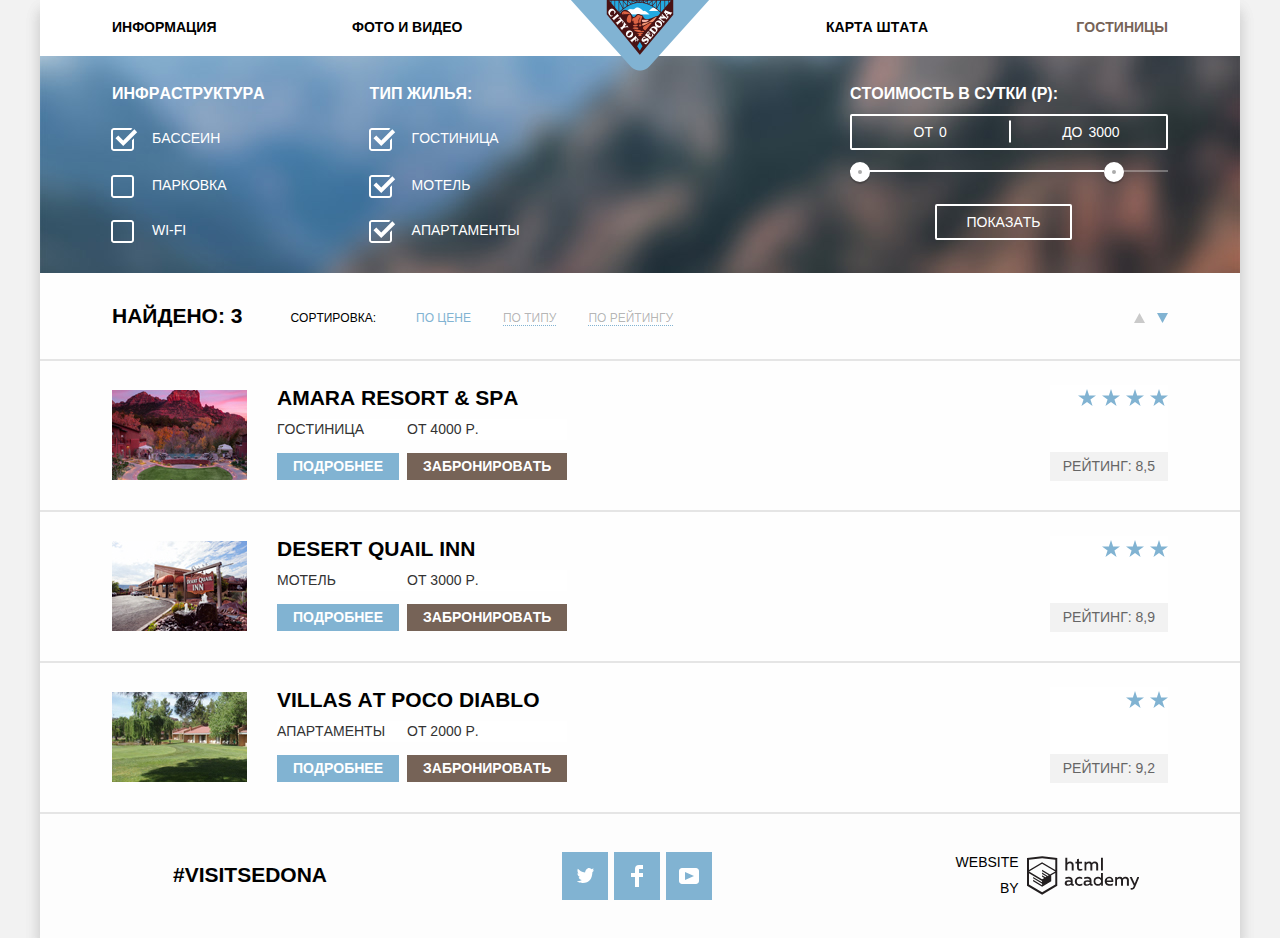
==== commit c2e2efe4: "js" ====
--- a/inner.html
+++ b/inner.html
@@ -73,17 +73,17 @@
                 </li>
               </ul>
               <input class="visually-hidden" type="range" name="outs" min="0" max="4000" step="100" value="3000">
-
-                  <div class="scale">
-                    <div class="bar"></div>
-                  </div>
-                  <div class="toggle toggle-min"></div>
-                  <div class="toggle toggle-max"></div>
-              <button type="submit" title="Показать"">Показать</button>
+                <div class="scale">
+                  <div class="bar">
+                    <span class="visually-hidden">Скролл</span>
+                  </div>
+                </div>
+                <div class="toggle toggle-min"><span class="visually-hidden">Скролл мин</span></div>
+                <div class="toggle toggle-max"><span class="visually-hidden">Скролл макс</span></div>
+              <button type="submit" title="Показать">Показать</button>
             </div>
           </form>
         </section>
-
         <section class="main-sort">
           <h1 class="visually-hidden">Список гостиниц</h1>
           <h3>Найдено: 3</h3>
@@ -110,7 +110,6 @@
             </li>
           </ul>
         </section>
-
         <section class="list-hotel">
           <h2 class="visually-hidden">Гостинниы</h2>
           <article class="hotel list-hotels">
--- a/css/styles.css
+++ b/css/styles.css
@@ -7,32 +7,34 @@
 
   text-transform: uppercase;
   background-color: #f2f2f2;
-  font-kerning: none;
+  -webkit-font-kerning: none;
+          font-kerning: none;
 }
 .content{
+  margin: 0 auto;
   position: relative;
   width: 1200px;
   text-align: center;
-  box-shadow: 0 10px 15px 0 rgba(0, 0, 0, 0.1),
+  -webkit-box-shadow: 0 10px 15px 0 rgba(0, 0, 0, 0.1),
               0 10px 15px 0 rgba(0, 0, 0, 0.1);
-  background-color: #ffffff;
-  margin: 0 auto;
+          box-shadow: 0 10px 15px 0 rgba(0, 0, 0, 0.1),
+              0 10px 15px 0 rgba(0, 0, 0, 0.1);
+  background-color: #e5e5e5;
 }
 .main-header,
 a{
   text-decoration: none;
 }
 .visually-hidden {
+  margin: -1px;
+  padding: 0;
   position: absolute;
   height: 1px; width: 1px;
   overflow: hidden;
   clip: rect(1px 1px 1px 1px); /* IE6, IE7 */
   clip: rect(1px, 1px, 1px, 1px);
-  margin: -1px;
   border: 0;
-  padding: 0;
-}
-
+}
 .main-header{
   background-color: #ffffff;
   min-width: 56px;
@@ -62,22 +64,16 @@
 .navigation-active a:hover{
   color: #766357;
 }
-/*main*/
-.main{
-
-}
-
 .main-intro{
   position: relative;
   width: 100%;
 }
 .main-in{
-  position: relative;
+  padding-top: 508px;
   background: url("../img/welcome.png") 370px 75px no-repeat,
               url("../img/polygon.png") 0 450px no-repeat,
               url("../img/background-photo.jpg") 0 -83px no-repeat;
   width: 100%;
-  padding-top: 508px;
 }
 .main-intro img{
   margin-top: 76px;
@@ -88,6 +84,7 @@
   font-size: 21px;
   line-height: 26px;
   font-weight: 700;
+  width: 576px;
 }
 .main-info p{
   font-size: 14px;
@@ -95,9 +92,9 @@
   font-weight: 400;
 }
 .main h3{
+  line-height: 21px;
+  font-weight: 700;
   font-size: 21px;
-  line-height: 21px;
-  font-weight: 700;
 }
 .main p,
 .main span{
@@ -113,13 +110,12 @@
   color: #ffffff;
 }
 .main-city img{
-  object-fit: none;
+  -o-object-fit: none;
+     object-fit: none;
   width: 800px;
   height: 256px;
-  object-position: 50% -78px;
-}
-.main-info{
-  padding-top: 60px;
+  -o-object-position: 50% -78px;
+     object-position: 50% -78px;
 }
 .main-info-search h2{
   margin: 0;
@@ -136,13 +132,12 @@
   font-weight: 400;
 }
 .main-list{
-  background-color: rgba(238, 238, 238, 1.0);
+  background-color: rgba(238, 238, 238, 1);
 }
 .main-lists{
   display:inline-block;
   vertical-align: middle;
 }
-/* Кнопки */
 .main-btn{
   margin: 0;
   padding: 0;
@@ -165,7 +160,6 @@
   background-color: #503e33;
   color: rgba(255, 255, 255, 0.3);
 }
-/* форма поиска*/
 .search{
   background-color: #ffffff;
   text-align: center;
@@ -176,11 +170,36 @@
   line-height: 26px;
   font-weight: 700;
 }
+.search-form input::-webkit-input-placeholder{
+  color: red;
+}
+.search-form input:-ms-input-placeholder{
+  color: red;
+}
+.search-form input::-ms-input-placeholder{
+  color: red;
+}
+.search-form input::placeholder{
+  color: red;
+}
+input[type="text"]::-webkit-input-placeholder { color: #ffd595; }
+input[type="text"]:-ms-input-placeholder { color: #ffd595; }
+input[type="text"]::-ms-input-placeholder { color: #ffd595; }
+input[type="text"]::placeholder { color: #ffd595; }
 .search-forms input{
   font: inherit;
   background-color: #f2f2f2;
   width: 344px;
   text-transform: uppercase;
+}
+.search-forms input::-webkit-input-placeholder{
+  color:#000000;
+}
+.search-forms input:-ms-input-placeholder{
+  color:#000000;
+}
+.search-forms input::-ms-input-placeholder{
+  color:#000000;
 }
 .search-forms input::placeholder{
   color:#000000;
@@ -196,7 +215,6 @@
   font-size: 21px;
   line-height: 26px;
   font-weight: 700;
-
 }
 .search-forms button:hover{
   background-color: #669ec0;
@@ -210,7 +228,6 @@
 .search-forms p{
   margin: 0;
 }
-/*футер*/
 .footers{
   background-color: rgba(255, 255, 255, 0.9);
   width: 1200px;
@@ -250,11 +267,6 @@
   line-height: 26px;
   font-weight: 400;
 }
-.footer-logo span:active{
-  }
-
-/**/
-/*inner*/
 .main-filter{
   background: url("../img/filter-background.jpg") 0 -294px no-repeat;
   width: 100%;
@@ -307,10 +319,13 @@
 }
 .main-price ul{
   border: 2px solid white;
-  display: flex;
-  justify-content: space-around;
   width: 314px;
   border-radius: 2px;
+  display: -webkit-box;
+  display: -ms-flexbox;
+  display: flex;
+  -ms-flex-pack: distribute;
+      justify-content: space-around;
 }
 .main-sert{
   background-color: #fefefe;
@@ -322,23 +337,22 @@
   line-height: 26px;
   font-weight: 700;
   color: #000000;
-
 }
 .main-sort ul{
+  margin: 0;
+  padding: 0;
   list-style: none;
-  margin: 0;
-  padding: 0;
   font-size: 12px;
   line-height: 18px;
   font-weight: 400;
   color: #000000;
 }
 .main-sort b{
-  color: #000000;
   font-size: 12px;
   line-height: 18px;
   font-weight: 400;
-  margin-top: 3px;
+  margin-top: 6px;
+  color: #000000;
 }
 .main-sort a{
   color: rgba(0, 0, 0, 0.3);
@@ -367,18 +381,17 @@
   border-bottom: 0;
   color: #000000;
 }
-
 a.sort-active,
 a.sort-active:hover{
   color: #81b3d2;
   text-decoration: none;
 }
 .list-hotel h2{
+  margin: 0;
+  margin-bottom: 8px;
   font-size: 21px;
   line-height: 26px;
   font-weight: 700;
-  margin: 0;
-  margin-bottom: 8px;
 }
 .list-hotels-btn{
   color: #000000;
@@ -395,19 +408,17 @@
   line-height: 21px;
   font-weight: 400;
 }
-
 .list-sheet-more a{
+  margin-right: 8px;
   padding: 3px 16px;
   background-color: #81b3d2;
   color: #ffffff;
   font-size: 14px;
   line-height: 21px;
   font-weight: 700;
-  margin-right: 8px;
 }
 .list-sheet-more a:hover{
   background-color: #669ec0;
-
 }
 .list-sheet-more a:active{
   background-color: #5496bd;
@@ -423,7 +434,6 @@
 }
 .list-sheet-reservation a:hover{
   background-color: #604e43;
-
 }
 .list-sheet-reservation a:active{
   background-color: #503e33;
@@ -446,29 +456,35 @@
   margin-left: 2px;
   margin-bottom: 40px;
 }
-/*Сетка*/
 .main-header{
+  margin: 0 auto;
   width: 1200px;
-  margin: 0 auto;
 }
 .main-header-logo{
+  margin-left: -70px;
   position:absolute;
   top: -1px;
+  left: 50%;
   z-index: 2;
-  left: 50%;
-  margin-left: -70px;
 }
 .main-navigation{
-  display: flex;
   width: 1200px;
-}
-
+  display: -webkit-box;
+  display: -ms-flexbox;
+  display: flex;
+}
 .site-navigation{
   margin: 14px auto 16px;
-
-  display: flex;
-  flex-direction: row;
-  justify-content: space-between;
+  display: -webkit-box;
+  display: -ms-flexbox;
+  display: flex;
+  -webkit-box-orient: horizontal;
+  -webkit-box-direction: normal;
+      -ms-flex-direction: row;
+          flex-direction: row;
+  -webkit-box-pack: justify;
+      -ms-flex-pack: justify;
+          justify-content: space-between;
 }
 .site-navigation ul{
   width: 1200px;
@@ -487,72 +503,77 @@
 }
 .site-navigation li:nth-child(2){
   padding-right: 240px;
-
-}
-
+}
 .main-info{
-  display: flex;
-  flex-direction: column;
-  align-items: center;
-  width: 636px;
   margin: 0 auto;
-  background-color: rgba(255, 255, 255, 1.0);
-}
-.main-info h2{
+  padding: 43px 312px 0;
+  display: -webkit-box;
+  display: -ms-flexbox;
+  display: flex;
+  -webkit-box-orient: vertical;
+  -webkit-box-direction: normal;
+      -ms-flex-direction: column;
+          flex-direction: column;
+  -webkit-box-align: center;
+      -ms-flex-align: center;
+          align-items: center;
+  background-color: rgba(255, 255, 255, 1);
+}
+.main-info p{
+  padding-top: 12px;
+  padding-bottom: 53px;
   text-align: center;
-  margin: 0 92px;
-  padding-bottom: 30px;
-}
-.main-info p{
+}
+.main-city{
+  display: -webkit-box;
+  display: -ms-flexbox;
+  display: flex;
+  -webkit-box-orient: horizontal;
+  -webkit-box-direction: normal;
+      -ms-flex-direction: row;
+          flex-direction: row;
+}
+.this-towns{
+  margin-top: 47px;
+  min-width: 400px;
   text-align: center;
-  margin: 0 68px;
-  padding-bottom: 53px;
-}
-
-/*------------*/
-.main-city{
-  display: flex;
-  flex-direction: row;
-}
-.this-towns{
-  margin: 46px 40px;
-  text-align: center;
-  width: 400px;
 }
 .this-towns h3{
-  margin: 0 90px 25px;
+  margin: 0 auto 25px;
+  width: 150px;
 }
 .this-towns span{
+  margin: 0 120px 20px;
   display: inline-block;
-  margin: 0 120px 20px;
 }
 .this-towns p{
-  padding: 0 10px 12px;
-}
-/*------------*/
+  margin: auto;
+  width: 300px;
+}
 .main-services{
-  display: flex;
-  justify-content: space-around;
-  background-color: rgba(255, 255, 255, 1.0);
+  display: -webkit-box;
+  display: -ms-flexbox;
+  display: flex;
+  -ms-flex-pack: distribute;
+      justify-content: space-around;
+  background-color: rgba(255, 255, 255, 1);
 }
 .main-service{
   position: relative;
+  padding: 0 48px;
   min-width: 304px;
   min-height: 168px;
   text-align: center;
-  padding: 0 48px;
-
 }
 .main-service h3{
   margin-top: 161px;
   margin-bottom: 24px;
 }
 .main-service:nth-child(1){
-  background: url("../img/svg/icon-1.svg") 50% 60px no-repeat;
-
+  background: url("../img/svg/icon-1.svg") 162px 60px no-repeat;
 }
 .main-service:nth-child(2){
-  background: url("../img/svg/icon-3.svg") 50% 60px no-repeat;
+  background: url("../img/svg/icon-3.svg") 50% 61px no-repeat;
 }
 .main-service:nth-child(3){
   background: url("../img/svg/icon-2.svg") 50% 56px no-repeat;
@@ -560,38 +581,46 @@
 .main-service p{
   margin-bottom: 82px;
 }
-/*------------*/
 .main-bridge{
-    display: flex;
-    flex-direction: row;
+  display: -webkit-box;
+  display: -ms-flexbox;
+  display: flex;
+  -webkit-box-orient: horizontal;
+  -webkit-box-direction: normal;
+      -ms-flex-direction: row;
+          flex-direction: row;
 }
 .main-bridge img{
-    object-fit: none;
-    top: 4px;
-    width: 800px;
-    height: 256px;
-    object-position: 50% -76px;
-}
-
+  -o-object-fit: none;
+     object-fit: none;
+  top: 4px;
+  width: 800px;
+  height: 256px;
+  -o-object-position: 50% -76px;
+     object-position: 50% -76px;
+}
 .main-bridges{
   margin-top: 46px;
-  margin-left: 48px;
-  margin-right: 48px;
-  margin-bottom: 41px;
+  width: 400px;
   text-align: center;
-  width: 400px;
 }
 .main-bridges h3{
-  margin: 0 72px 25px;
+  margin: 0 auto 25px;
 }
 .main-bridges span{
   display: inline-block;
-  margin: 0 120px 21px;
-}
-/*------------*/
+  margin: 0 120px 20px;
+}
+.main-bridges p{
+  padding: 0 40px;
+}
 .main-list{
-  display: flex;
-  justify-content: space-between;
+  display: -webkit-box;
+  display: -ms-flexbox;
+  display: flex;
+  -webkit-box-pack: justify;
+      -ms-flex-pack: justify;
+          justify-content: space-between;
   min-height: 256px;
 }
 .main-lists{
@@ -606,28 +635,37 @@
 .main-lists span{
   display: inline-block;
   min-width: 50px;
-  margin: 0 173px 21px;
+  margin-bottom: 21px;
+  padding: 0 auto;
 }
 .main-lists p{
+  margin: 0 66px 26px;
   min-width: 268px;
-  margin: 0 66px 26px;
 }
 .main-lists:nth-child(3) p{
+  margin: 0 74px 26px;
   min-width: 254px;
-  margin: 0 74px 26px;
-}
-/*------------*/
+}
 .pupup{
   position: relative;
   min-height: 290px;
 }
 .main-info-search{
-  display: flex;
-  flex-direction: column;
-  justify-content: flex-end;
-  align-items: center;
+  display: -webkit-box;
+  display: -ms-flexbox;
+  display: flex;
+  -webkit-box-orient: vertical;
+  -webkit-box-direction: normal;
+      -ms-flex-direction: column;
+          flex-direction: column;
+  -webkit-box-pack: end;
+      -ms-flex-pack: end;
+          justify-content: flex-end;
+  -webkit-box-align: center;
+      -ms-flex-align: center;
+          align-items: center;
   text-align: center;
-  background-color: rgba(255, 255, 255, 1.0);
+  background-color: rgba(255, 255, 255, 1);
 }
 .main-info-search h3{
   margin-top: 50px;
@@ -639,41 +677,84 @@
 .main-info-search p{
   margin-bottom: 47px;
 }
-/*------------*/
 .main-map{
   background: url("../img/map.jpg") -18px -154px no-repeat;
   min-width: 1200px;
   min-height: 594px;
   z-index: 0;
 }
+
 .map-iframe iframe{
+  display: block;
   min-width: 1200px;
   min-height: 472px;
+  border: none;
+}
+@-webkit-keyframes bounce {
+  0% { -webkit-transform: translateX(-2000px); transform: translateX(-2000px); }
+  70% { -webkit-transform: translateX(30px); transform: translateX(30px); }
+  90% { -webkit-transform: translateX(-10px); transform: translateX(-10px); }
+  100% { -webkit-transform: translateX(0); transform: translateX(0); }
+}
+@keyframes bounce {
+  0% { -webkit-transform: translateX(-2000px); transform: translateX(-2000px); }
+  70% { -webkit-transform: translateX(30px); transform: translateX(30px); }
+  90% { -webkit-transform: translateX(-10px); transform: translateX(-10px); }
+  100% { -webkit-transform: translateX(0); transform: translateX(0); }
+}
+@-webkit-keyframes error-input {
+  0%, 100%, { -webkit-transition: translateX(0); -o-transition: translateX(0); transition: translateX(0); }
+  10%, 30%, 50%, 70%, 90% { background-color: #ffffff; }
+  20%, 40%, 60%, 80% { background-color: #f2f2f2; }
+}
+@keyframes error-input {
+  0%, 100%, { -webkit-transition: translateX(0); -o-transition: translateX(0); transition: translateX(0); }
+  10%, 30%, 50%, 70%, 90% { background-color: #ffffff; }
+  20%, 40%, 60%, 80% { background-color: #f2f2f2; }
+}
+.input-error{
+  -webkit-animation-name: error-input;
+          animation-name: error-input;
+  -webkit-animation-duration: 0.6s;
+          animation-duration: 0.6s;
+}
+.search-hide{
+  display: none;
+}
+.search{
   display: block;
-}
-
-
-/**//**//**//**//**//**//**//**//**//**//**//**//**//**//**//**//**//**//**//**//**//**//**//**//**//**//**/
-.search{
   position: absolute;
+  -webkit-animation: bounce 0.6s;
+          animation: bounce 0.6s;
+  margin: 0;
+  padding: 0;
   left: 316px;
   top: 291px;
-  margin: 0;
-  padding: 0;
   height: 395px;
   width: 568px;
 }
 .search-forms{
+  position: relative;
   padding: 56px 55px 55px;
-  display: flex;
-  flex-direction: column;
-  position: relative;
-  background-color: rgba(255, 255, 255, 1.0);
+  display: -webkit-box;
+  display: -ms-flexbox;
+  display: flex;
+  -webkit-box-orient: vertical;
+  -webkit-box-direction: normal;
+      -ms-flex-direction: column;
+          flex-direction: column;
+  background-color: rgba(255, 255, 255, 1);
 }
 .search-forms p{
-  display: flex;
-  justify-content: space-between;
-  align-items: center;
+  display: -webkit-box;
+  display: -ms-flexbox;
+  display: flex;
+  -webkit-box-pack: justify;
+      -ms-flex-pack: justify;
+          justify-content: space-between;
+  -webkit-box-align: center;
+      -ms-flex-align: center;
+          align-items: center;
 }
 p.search-arrival{
   margin-bottom: 31px;
@@ -690,18 +771,19 @@
   margin: 0;
   }
 .search-forms input{
+  padding-left: 11px;
+  padding-right: 39px;
+  margin-left: auto;
   width: 292px;
   height: 30px;
   border: inherit;
   outline: none;
-  padding-left: 11px;
-  padding-right: 39px;
-  margin-left: 5px;
   font-size: 14px;
   line-height: 26px;
   font-weight: 700;
   border: 2px solid #f2f2f2;
   background-color: #f2f2f2;
+
 }
 .search-forms input:hover{
   border: 2px solid #ebebeb;
@@ -711,7 +793,6 @@
   border: 2px solid #ebebeb;
   background-color: #ffffff;
 }
-
 .search-arrival button{
   position: absolute;
   margin: 0;
@@ -719,23 +800,21 @@
   width: 25px;
   height: 25px;
   right: 62px;
-  background: inherit;
+  top: 63px;
+  background: transparent;
 }
 .search-arrival button:hover{
-  background: inherit;
+  background: transparent;
 }
 .search-arrival-button:hover path{
   fill: #000000;
-
 }
 .search-arrival button:active{
-  background: inherit;
-
+  background: transparent;
 }
 .search-arrival-button:active path{
   fill: #81b3d2;
 }
-
 .date-departure button{
   position: absolute;
   margin: 0;
@@ -743,34 +822,37 @@
   width: 25px;
   height: 25px;
   right: 62px;
-  background: inherit;
-
+  top: 130px;
+  background: transparent;
 }
 .date-departure button:hover{
-  background: inherit;
-
+  background: transparent;
 }
 .date-departure-button:hover path{
   fill: #000000;
-
 }
 .date-departure button:active{
-  background: inherit;
-
+  background: transparent;
 }
 .date-departure-button:active path{
   fill: #81b3d2;
 
 }
-
 .children-label{
   margin-right: 26px;
   margin-left: 53px;
 }
 .search-adults{
-  display: flex;
-  flex-direction: row;
-  justify-content: flex-end;
+  display: -webkit-box;
+  display: -ms-flexbox;
+  display: flex;
+  -webkit-box-orient: horizontal;
+  -webkit-box-direction: normal;
+      -ms-flex-direction: row;
+          flex-direction: row;
+  -webkit-box-pack: end;
+      -ms-flex-pack: end;
+          justify-content: flex-end;
 }
 .adults-label{
   margin-right: auto;
@@ -780,7 +862,6 @@
   padding: 0;
   width: 38px;
   height: 38px;
-
   background-color: #f2f2f2;
 }
 .search-adults button:hover{
@@ -788,7 +869,6 @@
   padding: 0;
   width: 38px;
   height: 38px;
-
   background-color: #f2f2f2;
 }
 .search-adults button:active{
@@ -796,7 +876,6 @@
   padding: 0;
   width: 38px;
   height: 38px;
-
   background-color: #f2f2f2;
 }
 .search-adults input{
@@ -839,64 +918,78 @@
 .children-plus svg{
   margin-left: 4px;
 }
-
 .search-button:hover polygon{
   fill: #000000;
 }
 .search-button:active polygon{
   fill: #81b3d2;
 }
-
-/*------------*/
 .footers{
-  display: flex;
-  justify-content: space-between;
-  min-height: 120px;
+  display: -webkit-box;
+  display: -ms-flexbox;
+  display: flex;
+  padding-top: 38px;
+  padding-bottom: 37px;
+  -webkit-box-pack: justify;
+      -ms-flex-pack: justify;
+          justify-content: space-between;
   min-width: 1200px;
-
 }
 .footer{
-  flex-direction: column;
-  align-self: center;
-  padding-top: -36px;
+  -webkit-box-orient: vertical;
+  -webkit-box-direction: normal;
+      -ms-flex-direction: column;
+          flex-direction: column;
+  -ms-flex-item-align: center;
+      -ms-grid-row-align: center;
+      align-self: center;
 }
 .footers-index{
   position: absolute;
-  margin-left: 50%;
-  left: -600px;
-  margin-top: -120px;
+  margin: auto;
   bottom: 0;
-  min-width: 1200px;
-
 }
 .footer-visit{
-  text-align: left;
-  min-width: 270px;
   margin-left: 133px;
   margin-top: -4px;
+  min-width: 270px;
+  text-align: left;
 
 }
 .social{
-  display: flex;
-  text-align: center;
+  display: -webkit-box;
+  display: -ms-flexbox;
+  display: flex;
+  -webkit-box-pack: center;
+      -ms-flex-pack: center;
+          justify-content: center;
+  -ms-flex-wrap: wrap;
+      flex-wrap: wrap;
   min-width: 400px;
   margin-left: -6px;
   margin-top: -2px;
+  text-align: center;
 }
 .footer-logo{
-  text-align: right;
-  min-width: 200px;
   margin-right: 101px;
   margin-left: 98px;
-  margin-top: -4px;
+  margin-top: -3px;
+  min-width: 200px;
+  text-align: right;
 }
 .footer li{
   display: inline;
 }
 .social-button{
-  display: flex;
-  align-items: center;
-  justify-content: center;
+  display: -webkit-box;
+  display: -ms-flexbox;
+  display: flex;
+  -webkit-box-align: center;
+      -ms-flex-align: center;
+          align-items: center;
+  -webkit-box-pack: center;
+      -ms-flex-pack: center;
+          justify-content: center;
   width: 46px;
   height: 48px;
   background-color: #81b3d2;
@@ -910,20 +1003,30 @@
   fill: rgba(255, 255, 255, 0.3);
 }
 .social ul{
-  display: flex;
-  flex-wrap: wrap;
-  justify-content: space-between;
   margin: 0 auto;
   padding: 0;
+  display: -webkit-box;
+  display: -ms-flexbox;
+  display: flex;
+  -ms-flex-wrap: wrap;
+      flex-wrap: wrap;
+  -webkit-box-pack: center;
+      -ms-flex-pack: center;
+          justify-content: center;
 }
 .social li{
   margin: 0 3px;
 }
 .footer-logo a{
-  display: flex;
-  align-items: center;
-  justify-content:  flex-end;
-
+  display: -webkit-box;
+  display: -ms-flexbox;
+  display: flex;
+  -webkit-box-align: center;
+      -ms-flex-align: center;
+          align-items: center;
+  -webkit-box-pack:  end;
+      -ms-flex-pack:  end;
+          justify-content:  flex-end;
 }
 .footer-logo svg{
   margin-left: 8px;
@@ -934,22 +1037,32 @@
 .footer-logo:active path{
   fill: #bdbbbc;
 }
-/*inner  */
 .main-filter{
-
+  margin: auto;
   width: 1200px;
-  margin: auto;
 }
 .main-search-menu{
-  display: flex;
-  flex-direction: row;
-  justify-content: flex-start;
+  display: -webkit-box;
+  display: -ms-flexbox;
+  display: flex;
+  -webkit-box-orient: horizontal;
+  -webkit-box-direction: normal;
+      -ms-flex-direction: row;
+          flex-direction: row;
+  -webkit-box-pack: start;
+      -ms-flex-pack: start;
+          justify-content: flex-start;
   min-height: 217px;
   text-align: left;
 }
 .menu{
-  display: flex;
-  flex-direction: column;
+  display: -webkit-box;
+  display: -ms-flexbox;
+  display: flex;
+  -webkit-box-orient: vertical;
+  -webkit-box-direction: normal;
+      -ms-flex-direction: column;
+          flex-direction: column;
   margin-bottom: 30px;
 
 }
@@ -958,7 +1071,6 @@
   min-width: 150px;
   margin-right: 105px;
 }
-
 .main-infrastructure label:nth-child(3){
   margin-top: 26px;
 }
@@ -978,10 +1090,11 @@
   position: relative;
 }
 .main-price ul{
-  align-items: center;
+  -webkit-box-align: center;
+      -ms-flex-align: center;
+          align-items: center;
   min-height: 32px;
   margin-bottom: 20px;
-
 }
 .main-price h3{
   margin-bottom: 10px;
@@ -994,22 +1107,18 @@
   width: 2px;
   height: 22px;
   background-color: #ffffff;
-  transform: translate(-50%, -125%);
+  -webkit-transform: translate(-50%, -125%);
+      -ms-transform: translate(-50%, -125%);
+          transform: translate(-50%, -125%);
 }
 .main-price input {
   width: 50px;
   margin: 0;
-
   color: inherit;
   font: inherit;
-
   background: none;
   border: none;
 }
-.main-price li{
-
-}
-
 .pool{
   position: relative;
 }
@@ -1053,7 +1162,6 @@
   top: 0;
   cursor: pointer;
 }
-
 .scale {
   height: 2px;
   background-color: rgba(255, 255, 255, 0.3);
@@ -1071,7 +1179,8 @@
   background-color: #ababab;
   border: 8px solid #ffffff;
   border-radius: 50%;
-  box-shadow: 0 2px 1px 0 rgba(0, 1, 1, 0.2);
+  -webkit-box-shadow: 0 2px 1px 0 rgba(0, 1, 1, 0.2);
+          box-shadow: 0 2px 1px 0 rgba(0, 1, 1, 0.2);
   cursor: pointer;
   left: 0;
 }
@@ -1091,10 +1200,8 @@
   left: 253px;
   border: 10px solid #ffffff;
 }
-
 .main-price button{
   margin: 32px 85px 0;
-
 }
 .menu h3{
   margin-top: 27px;
@@ -1112,29 +1219,35 @@
 .menu img{
   position: absolute;
 }
-
 .main-sort{
+  display: -webkit-box;
+  display: -ms-flexbox;
+  display: flex;
+  -webkit-box-orient: horizontal;
+  -webkit-box-direction: normal;
+      -ms-flex-direction: row;
+          flex-direction: row;
+  -webkit-box-pack: start;
+      -ms-flex-pack: start;
+          justify-content: flex-start;
+  padding: 0 72px;
+  min-height: 56px;
+  padding-top: 30px;
   width: 1056px;
-  margin: auto;
-  padding: 0 72px;
-  min-height: 86px;
-  display: flex;
-  align-items: center;
   background-color: #fefefe;
-  flex-direction: row;
-  justify-content: flex-start;
 }
 .main-sort ul{
+  display: -webkit-box;
+  display: -ms-flexbox;
   display: flex;
   background-color: #fefefe;
   margin-left: 40px;
-  margin-top: 3px;
+  margin-top: 6px;
 }
 .main-sort li{
   margin-right: 32px;
   background-color: #fefefe;
 }
-
 ul.main-sorts {
   margin: 0;
   margin-left: auto;
@@ -1143,10 +1256,9 @@
 }
 .main-sorts li{
   margin: 0;
-  margin-left: 13px;
-
-}
-
+  margin-left: 12px;
+  margin-top: 4px;
+}
 .list-hotel{
   width: 1200px;
   margin: auto;
@@ -1156,9 +1268,16 @@
   background-color: #fefefe;
   margin: 2px auto;
   padding: 0 72px;
-  display: flex;
-  flex-direction: row;
-  justify-content: space-between;
+  display: -webkit-box;
+  display: -ms-flexbox;
+  display: flex;
+  -webkit-box-orient: horizontal;
+  -webkit-box-direction: normal;
+      -ms-flex-direction: row;
+          flex-direction: row;
+  -webkit-box-pack: justify;
+      -ms-flex-pack: justify;
+          justify-content: space-between;
 }
 .hotel img{
   padding-top: 29px;
@@ -1168,19 +1287,36 @@
 .list-motel-sheet,
 .list-apartments-sheet{
   width: 891px;
-  display: flex;
-  flex-direction: row;
-  justify-content: space-between;
+  display: -webkit-box;
+  display: -ms-flexbox;
+  display: flex;
+  -webkit-box-orient: horizontal;
+  -webkit-box-direction: normal;
+      -ms-flex-direction: row;
+          flex-direction: row;
+  -webkit-box-pack: justify;
+      -ms-flex-pack: justify;
+          justify-content: space-between;
   padding-top: 24px;
 }
 .list{
-  display: flex;
-  flex-direction: column;
+  display: -webkit-box;
+  display: -ms-flexbox;
+  display: flex;
+  -webkit-box-orient: vertical;
+  -webkit-box-direction: normal;
+      -ms-flex-direction: column;
+          flex-direction: column;
   max-width: 750px;
 }
 .list-row{
-  display: flex;
-  flex-direction: row;
+  display: -webkit-box;
+  display: -ms-flexbox;
+  display: flex;
+  -webkit-box-orient: horizontal;
+  -webkit-box-direction: normal;
+      -ms-flex-direction: row;
+          flex-direction: row;
   padding-bottom: 28px;
 }
 .list-row a{
@@ -1188,20 +1324,16 @@
 }
 .list-sheet-more,
 .list-sheet-reservation{
-  display: flex;
-  flex-direction: column;
+  display: -webkit-box;
+  display: -ms-flexbox;
+  display: flex;
+  -webkit-box-orient: vertical;
+  -webkit-box-direction: normal;
+      -ms-flex-direction: column;
+          flex-direction: column;
 }
 .list img,
 .list span:nth-child(1){
   padding: 0;
   background-color: rgb(255, 255, 255);
 }
-
-
-
-
-
-
-
-
-/*400+800 256*/
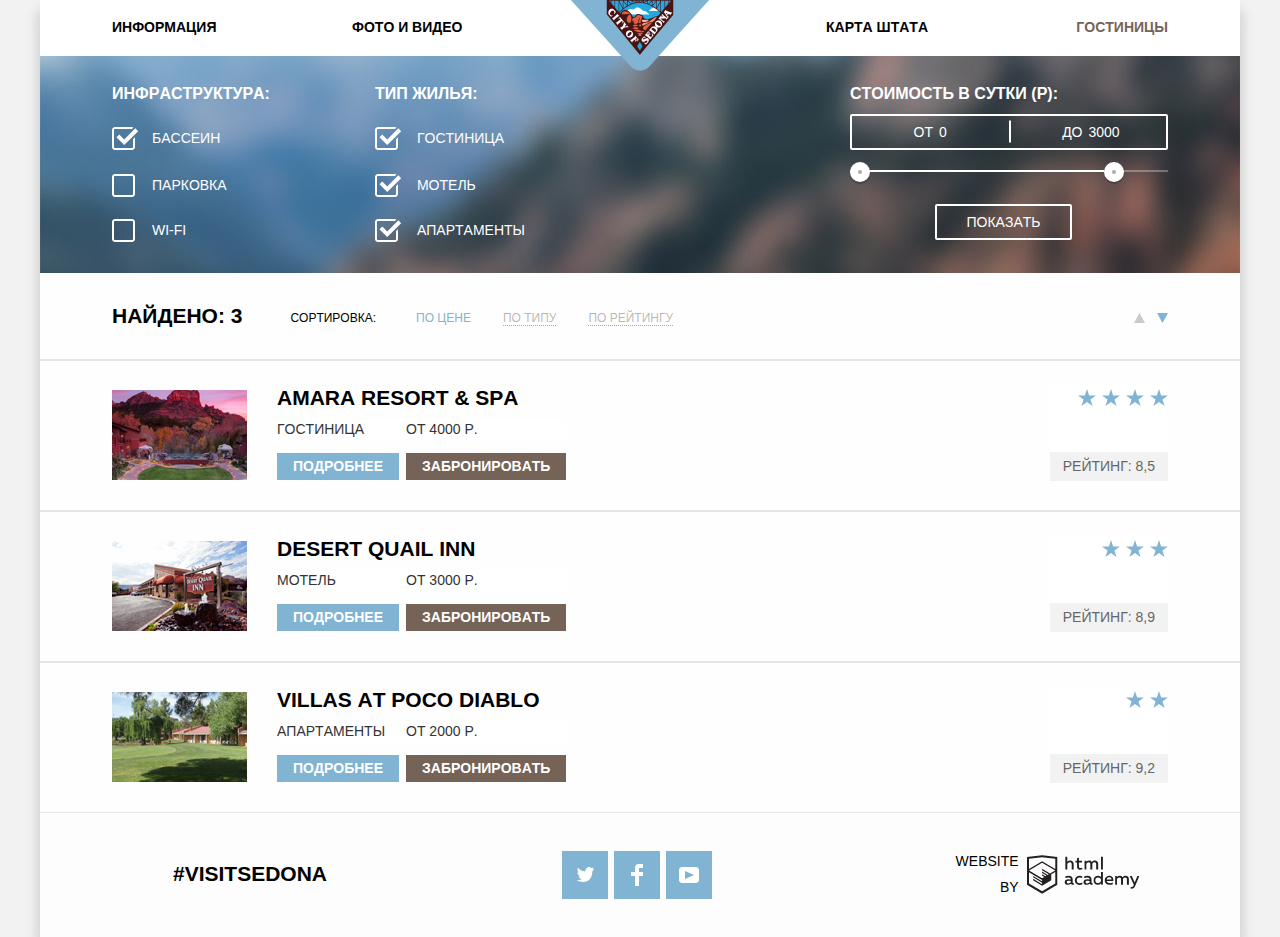
==== commit b4852f73: "Исправления" ====
--- a/inner.html
+++ b/inner.html
@@ -12,7 +12,7 @@
       <header class="main-header">
         <nav class="main-navigation">
           <a class="main-header-logo" href="index.html" aria-label="На главную">
-            <img src="img/logo.png" alt="Седона" title="Седона">
+            <img src="img/logo.png" alt="Седона" title="Седона" width="140" height="72">
           </a>
           <ul class="site-navigation">
             <li><a href="#" aria-label="Информация">Информация</a></li>
@@ -27,7 +27,7 @@
         <section class="main-filter">
           <form class="main-search-menu" action="https://echo.htmlacademy.ru" method="post" oninput="out.value=outs.value">
             <div class="menu main-infrastructure">
-              <h3>Инфраструктура</h3>
+              <h3>Инфраструктура:</h3>
               <label for="pool">
                 <input type="checkbox" class="visually-hidden checkbox" name="pool" id="pool" aria-label="Бассеин" checked>
                 <span class="checkbox-pool"></span>
@@ -113,7 +113,7 @@
         <section class="list-hotel">
           <h2 class="visually-hidden">Гостинниы</h2>
           <article class="hotel list-hotels">
-            <img src="img/hotels.jpg" width="135" height="90" alt="Гостинница">
+            <img src="img/hotels.jpg" alt="Гостинница" width="135" height="90">
             <div class="list-hotels-sheet">
               <div class="list">
                 <h2><a class="list-hotels-btn" href="#">Amara Resort & Spa</a></h2>
@@ -130,10 +130,18 @@
             </div>
               <div class="list list-sheet-rating">
                 <span class="stars">
-                  <img src="img/svg/star.svg" alt="звезда">
-                  <img src="img/svg/star.svg" alt="звезда">
-                  <img src="img/svg/star.svg" alt="звезда">
-                  <img src="img/svg/star.svg" alt="звезда">
+                  <svg xmlns="http://www.w3.org/2000/svg" width="18" height="17" viewBox="0 0 18 17">
+                  <path fill="#81B3D2" d="M9.002 0l2.126 6.494h6.877l-5.564 4.012L14.566 17l-5.564-4.013L3.438 17l2.126-6.494L0 6.494h6.878z"/>
+                  </svg>
+                  <svg xmlns="http://www.w3.org/2000/svg" width="18" height="17" viewBox="0 0 18 17">
+                  <path fill="#81B3D2" d="M9.002 0l2.126 6.494h6.877l-5.564 4.012L14.566 17l-5.564-4.013L3.438 17l2.126-6.494L0 6.494h6.878z"/>
+                  </svg>
+                  <svg xmlns="http://www.w3.org/2000/svg" width="18" height="17" viewBox="0 0 18 17">
+                  <path fill="#81B3D2" d="M9.002 0l2.126 6.494h6.877l-5.564 4.012L14.566 17l-5.564-4.013L3.438 17l2.126-6.494L0 6.494h6.878z"/>
+                  </svg>
+                  <svg xmlns="http://www.w3.org/2000/svg" width="18" height="17" viewBox="0 0 18 17">
+                  <path fill="#81B3D2" d="M9.002 0l2.126 6.494h6.877l-5.564 4.012L14.566 17l-5.564-4.013L3.438 17l2.126-6.494L0 6.494h6.878z"/>
+                  </svg>
                 </span>
                 <span>Рейтинг: 8,5</span>
               </div>
@@ -157,9 +165,15 @@
               </div>
               <div class="list list-sheet-rating">
                 <span>
-                  <img src="img/svg/star.svg" alt="звезда">
-                  <img src="img/svg/star.svg" alt="звезда">
-                  <img src="img/svg/star.svg" alt="звезда">
+                  <svg xmlns="http://www.w3.org/2000/svg" width="18" height="17" viewBox="0 0 18 17">
+                  <path fill="#81B3D2" d="M9.002 0l2.126 6.494h6.877l-5.564 4.012L14.566 17l-5.564-4.013L3.438 17l2.126-6.494L0 6.494h6.878z"/>
+                  </svg>
+                  <svg xmlns="http://www.w3.org/2000/svg" width="18" height="17" viewBox="0 0 18 17">
+                  <path fill="#81B3D2" d="M9.002 0l2.126 6.494h6.877l-5.564 4.012L14.566 17l-5.564-4.013L3.438 17l2.126-6.494L0 6.494h6.878z"/>
+                  </svg>
+                  <svg xmlns="http://www.w3.org/2000/svg" width="18" height="17" viewBox="0 0 18 17">
+                  <path fill="#81B3D2" d="M9.002 0l2.126 6.494h6.877l-5.564 4.012L14.566 17l-5.564-4.013L3.438 17l2.126-6.494L0 6.494h6.878z"/>
+                  </svg>
                 </span>
                 <span>Рейтинг: 8,9</span>
               </div>
@@ -183,8 +197,12 @@
               </div>
               <div class="list list-sheet-rating">
                 <span>
-                  <img src="img/svg/star.svg" alt="звезда">
-                  <img src="img/svg/star.svg" alt="звезда">
+                  <svg xmlns="http://www.w3.org/2000/svg" width="18" height="17" viewBox="0 0 18 17">
+                  <path fill="#81B3D2" d="M9.002 0l2.126 6.494h6.877l-5.564 4.012L14.566 17l-5.564-4.013L3.438 17l2.126-6.494L0 6.494h6.878z"/>
+                  </svg>
+                  <svg xmlns="http://www.w3.org/2000/svg" width="18" height="17" viewBox="0 0 18 17">
+                  <path fill="#81B3D2" d="M9.002 0l2.126 6.494h6.877l-5.564 4.012L14.566 17l-5.564-4.013L3.438 17l2.126-6.494L0 6.494h6.878z"/>
+                  </svg>
                 </span>
                 <span>Рейтинг: 9,2</span>
               </div>
@@ -205,7 +223,6 @@
                 <svg xmlns="http://www.w3.org/2000/svg" xmlns:xlink="http://www.w3.org/1999/xlink" width="17" height="15" viewBox="0 0 17 15">
                   <path fill="#FFF" d="M10.95.144c1.685-.496 2.984.27 3.577 1.179.673-.231 1.331-.481 2.011-.708a2.345 2.345 0 0 1-.857 1.768c.685.17 1.304-.491 1.304-.491-.169 1-1.006 1.788-1.563 2.024-.231 6.75-3.175 11.217-10.077 11.082h-.446c-.41 0-4.164-.46-4.898-1.887 2.271.196 3.893-.422 4.693-1.177-.96-.3-2.679-.477-2.979-2.95.349.106.564.228 1.19.119C1.705 8.247.374 7.53.448 5.33c.285.328 1.067.536 1.34.472C1.085 5.561-.182 2.442.894.85c1.818 1.854 3.735 3.606 7.152 3.773C8.254 2.33 9.183.793 10.95.144z"/>
                 </svg>
-
               </a>
             </li>
             <li>
@@ -222,7 +239,6 @@
                 <svg xmlns="http://www.w3.org/2000/svg" xmlns:xlink="http://www.w3.org/1999/xlink" width="20" height="16" viewBox="0 0 20 16">
                   <path fill="#FFF" d="M17 0H3C1.35 0 0 1.35 0 3v10c0 1.65 1.35 3 3 3h14c1.65 0 3-1.35 3-3V3c0-1.65-1.35-3-3-3zM6.027 11.998V4.002L15.014 8l-8.987 3.998z"/>
                 </svg>
-
               </a>
             </li>
           </ul>
--- a/css/styles.css
+++ b/css/styles.css
@@ -64,6 +64,9 @@
 .navigation-active a:hover{
   color: #766357;
 }
+.main-inner{
+  margin-bottom: -1px;
+}
 .main-intro{
   position: relative;
   width: 100%;
@@ -71,14 +74,13 @@
 .main-in{
   padding-top: 508px;
   background: url("../img/welcome.png") 370px 75px no-repeat,
-              url("../img/polygon.png") 0 450px no-repeat,
               url("../img/background-photo.jpg") 0 -83px no-repeat;
   width: 100%;
 }
-.main-intro img{
-  margin-top: 76px;
-  left: 50%;
-  top: 50%;
+.main-in svg{
+  position: absolute;
+  bottom: 0;
+  left: 0;
 }
 .main-info h2{
   font-size: 21px;
@@ -229,9 +231,10 @@
   margin: 0;
 }
 .footers{
+  margin: auto;
   background-color: rgba(255, 255, 255, 0.9);
   width: 1200px;
-  margin: auto;
+  min-height: 45px;
 }
 .footer-visit a,
 .footer-visit a:active,
@@ -409,7 +412,7 @@
   font-weight: 400;
 }
 .list-sheet-more a{
-  margin-right: 8px;
+  margin-right: 7px;
   padding: 3px 16px;
   background-color: #81b3d2;
   color: #ffffff;
@@ -451,7 +454,7 @@
   padding: 4px 13px;
 
 }
-.list-sheet-rating img{
+.list-sheet-rating svg{
   margin-top: 4px;
   margin-left: 2px;
   margin-bottom: 40px;
@@ -545,6 +548,7 @@
 .this-towns span{
   margin: 0 120px 20px;
   display: inline-block;
+  vertical-align: top;
 }
 .this-towns p{
   margin: auto;
@@ -608,8 +612,9 @@
   margin: 0 auto 25px;
 }
 .main-bridges span{
+  margin: 0 120px 20px;
   display: inline-block;
-  margin: 0 120px 20px;
+  vertical-align: top;
 }
 .main-bridges p{
   padding: 0 40px;
@@ -633,10 +638,11 @@
   margin: 0 135px 24px;
 }
 .main-lists span{
-  display: inline-block;
   min-width: 50px;
   margin-bottom: 21px;
   padding: 0 auto;
+  display: inline-block;
+  vertical-align: top;
 }
 .main-lists p{
   margin: 0 66px 26px;
@@ -687,7 +693,7 @@
 .map-iframe iframe{
   display: block;
   min-width: 1200px;
-  min-height: 472px;
+  min-height: 594px;
   border: none;
 }
 @-webkit-keyframes bounce {
@@ -933,7 +939,6 @@
   -webkit-box-pack: justify;
       -ms-flex-pack: justify;
           justify-content: space-between;
-  min-width: 1200px;
 }
 .footer{
   -webkit-box-orient: vertical;
@@ -1128,8 +1133,8 @@
   background-repeat: no-repeat;
   width: 27px;
   height: 23px;
-  left: -41px;
-  top: 0;
+  left: -40px;
+  top: -1px;
   cursor: pointer;
 }
 .checkbox:checked + .checkbox-pool{
@@ -1138,8 +1143,8 @@
   background-repeat: no-repeat;
   width: 27px;
   height: 23px;
-  left: -41px;
-  top: 0;
+  left: -40px;
+  top: -1px;
   cursor: pointer;
 }
 .checkbox:disabled + .checkbox-pool{
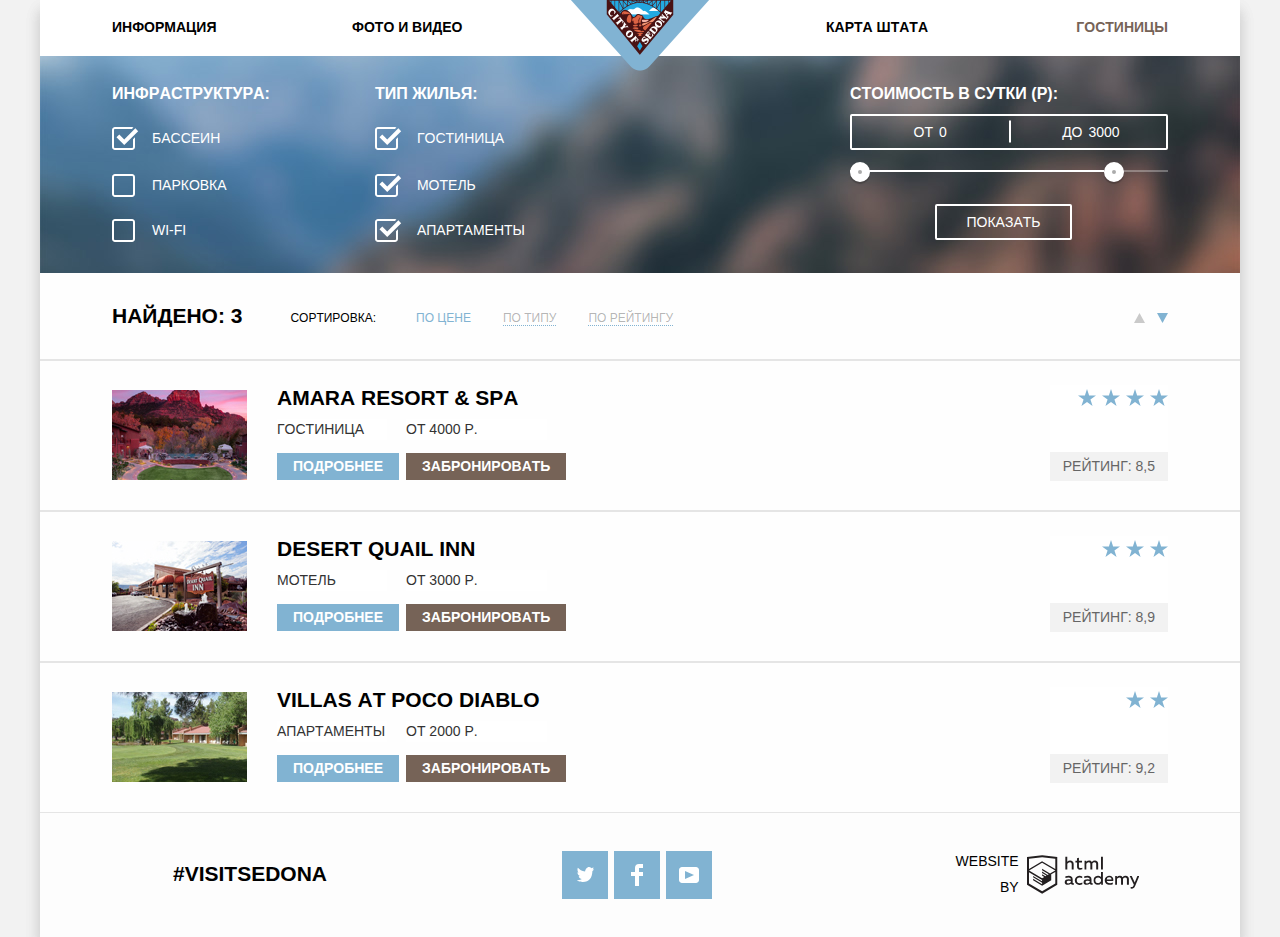
==== commit b625ac5b: "Исправления" ====
--- a/inner.html
+++ b/inner.html
@@ -3,8 +3,8 @@
   <head>
     <meta charset="utf-8">
     <link href="https://fonts.googleapis.com/css?family=PT+Sans+Narrow:400,700&amp;subset=cyrillic" rel="stylesheet">
-    <link rel="stylesheet" type="text/css" href="css/normalize.css">
-    <link rel="stylesheet" type="text/css" href="css/styles.css">
+    <link rel="stylesheet" type="text/css" href="css/normalize.min.css">
+    <link rel="stylesheet" type="text/css" href="css/styles.min.css"> 
     <title>HTML Academy: Седона</title>
   </head>
   <body>
@@ -28,36 +28,36 @@
           <form class="main-search-menu" action="https://echo.htmlacademy.ru" method="post" oninput="out.value=outs.value">
             <div class="menu main-infrastructure">
               <h3>Инфраструктура:</h3>
-              <label for="pool">
-                <input type="checkbox" class="visually-hidden checkbox" name="pool" id="pool" aria-label="Бассеин" checked>
+              <label for="pool" tabindex="0">
+                <input type="checkbox" class="visually-hidden checkbox" name="pool" id="pool" aria-label="Бассеин" checked  tabindex="-1">
                 <span class="checkbox-pool"></span>
                 Бассеин
               </label>
-              <label for="parking">
-                <input type="checkbox" class="visually-hidden checkbox" name="parking" id="parking" aria-label="Парковка">
+              <label for="parking" tabindex="0">
+                <input type="checkbox" class="visually-hidden checkbox" name="parking" id="parking" aria-label="Парковка"  tabindex="-1">
                   <span class="checkbox-pool"></span>
                 Парковка
               </label>
-              <label for="wifi">
-                <input type="checkbox" class="visually-hidden checkbox" name="wifi" id="wifi" aria-label="WI-FI">
+              <label for="wifi" tabindex="0">
+                <input type="checkbox" class="visually-hidden checkbox" name="wifi" id="wifi" aria-label="WI-FI"  tabindex="-1">
                   <span class="checkbox-pool"></span>
                 WI-FI
               </label>
             </div>
             <div class="menu main-type-accommodation">
               <h3>Тип жилья:</h3>
-              <label for="hotel">
-                <input type="checkbox" class="visually-hidden checkbox" name="hotel" id="hotel" aria-label="Гостинница" checked>
+              <label for="hotel" tabindex="0">
+                <input type="checkbox" class="visually-hidden checkbox" name="hotel" id="hotel" aria-label="Гостинница" checked  tabindex="-1">
                   <span class="checkbox-pool"></span>
                   Гостиница
               </label>
-              <label for="motel">
-                <input type="checkbox" class="visually-hidden checkbox" name="motel" id="motel" aria-label="Мотель" checked>
+              <label for="motel" tabindex="0">
+                <input type="checkbox" class="visually-hidden checkbox" name="motel" id="motel" aria-label="Мотель" checked  tabindex="-1">
                   <span class="checkbox-pool"></span>
                 Мотель
               </label>
-              <label for="apartments">
-                <input type="checkbox" class="visually-hidden checkbox" name="apartments" id="apartments" aria-label="Апартаменты" checked>
+              <label for="apartments" tabindex="0">
+                <input type="checkbox" class="visually-hidden checkbox" name="apartments" id="apartments" aria-label="Апартаменты" checked  tabindex="-1">
                   <span class="checkbox-pool"></span>
                 Апартаменты
               </label>
@@ -66,13 +66,13 @@
               <h3>Стоимость в сутки (Р):</h3>
               <ul>
                 <li>от
-                  <input type="number" name="price" value="0">
+                  <input type="number" name="price" value="0" >
                 </li>
                 <li>до
                   <input type="number" name="price" value="3000">
                 </li>
               </ul>
-              <input class="visually-hidden" type="range" name="outs" min="0" max="4000" step="100" value="3000">
+              <input class="visually-hidden" type="range" name="outs" min="0" max="4000" step="100" value="3000" tabindex="-1">
                 <div class="scale">
                   <div class="bar">
                     <span class="visually-hidden">Скролл</span>
--- a/css/styles.min.css
+++ b/css/styles.min.css
@@ -0,0 +1 @@
+.main-info h2,.site-navigation a{font-weight:700;line-height:26px}.main-btn,html{text-transform:uppercase}.content,.main-btn,.search{text-align:center}html{margin:0;padding:0;font-family:"PT Sans",Arial,sans-serif;font-size:14px;line-height:21px;background-color:#f2f2f2;-webkit-font-kerning:none;font-kerning:none}.content{margin:0 auto;position:relative;width:1200px;-webkit-box-shadow:0 10px 15px 0 rgba(0,0,0,.1),0 10px 15px 0 rgba(0,0,0,.1);box-shadow:0 10px 15px 0 rgba(0,0,0,.1),0 10px 15px 0 rgba(0,0,0,.1);background-color:#e5e5e5}.main-header,a{text-decoration:none}.visually-hidden{margin:-1px;padding:0;position:absolute;height:1px;width:1px;overflow:hidden;clip:rect(1px 1px 1px 1px);clip:rect(1px,1px,1px,1px);border:0}.main-header{background-color:#fff;min-width:56px}.site-navigation{padding:0;list-style:none}.site-navigation li{display:inline}.site-navigation a{color:#000;font-size:14px}.site-navigation a:hover{color:#81b3d2}.site-navigation a:active{color:rgba(0,0,0,.3)}.navigation-active a,.navigation-active a:active,.navigation-active a:hover{color:#766357}.main-inner{margin-bottom:-1px}.main-intro{position:relative;width:100%}.main-in{padding-top:508px;background:url(../img/welcome.png) 370px 75px no-repeat,url(../img/background-photo.jpg) 0 -83px no-repeat;width:100%}.main-in svg{position:absolute;bottom:0;left:0}.main-info h2{font-size:21px;width:576px}.main-info p{font-size:14px;line-height:26px;font-weight:400}.main h3{line-height:21px;font-weight:700;font-size:21px}.main p,.main span{margin:0;padding:0;font-size:14px;line-height:21px;font-weight:400}.main-bridge,.main-city{background-color:#81b3d2;color:#fff}.main-city img{-o-object-fit:none;object-fit:none;width:800px;height:256px;-o-object-position:50% -78px;object-position:50% -78px}.main-info-search h2{margin:0;padding:0;font-size:30px;line-height:36px;font-weight:700}.main-info-search p{margin:0;padding:0;font-size:14px;line-height:24px;font-weight:400}.main-list{background-color:rgba(238,238,238,1)}.main-lists{display:inline-block;vertical-align:middle}.main-navigation,.main-price ul{display:-webkit-box;display:-ms-flexbox}.main-btn{margin:0;padding:0;width:568px;height:86px;font:inherit;background-color:#766357;color:#fff;border:none;font-size:21px;line-height:26px;font-weight:700}.main-btn:hover{background-color:#604e43}.main-btn:active{background-color:#503e33;color:rgba(255,255,255,.3)}.search{background-color:#fff}.search-forms label{color:#000;font-size:14px;line-height:26px;font-weight:700}.search-forms button,.search-forms input{font:inherit;text-transform:uppercase}.search-form input::-webkit-input-placeholder{color:red}.search-form input:-ms-input-placeholder{color:red}.search-form input::-ms-input-placeholder{color:red}.search-form input::placeholder{color:red}input[type=text]::-webkit-input-placeholder{color:#ffd595}input[type=text]:-ms-input-placeholder{color:#ffd595}input[type=text]::-ms-input-placeholder{color:#ffd595}input[type=text]::placeholder{color:#ffd595}.search-forms input::-webkit-input-placeholder{color:#000}.search-forms input:-ms-input-placeholder{color:#000}.search-forms input::-ms-input-placeholder{color:#000}.search-forms input::placeholder{color:#000}.search-forms button{width:458px;height:58px;background-color:#81b3d2;color:#fff;border:none;font-size:21px;line-height:26px;font-weight:700}.search-forms button:active,.search-forms button:hover{background-color:#669ec0;outline:0}.search-forms button:active{color:rgba(255,255,255,.3)}.search-forms p{margin:0}.footers{margin:auto;background-color:rgba(255,255,255,.9);width:1200px;min-height:45px}.footer-visit a,.footer-visit a:active,.footer-visit a:hover{color:#000;font-size:21px;line-height:26px;font-weight:700}.social{margin:0;padding:0}.footer,.social ul{list-style:none;margin:0;padding:0}.social img{background-color:#81b3d2;padding:8px}.social img:hover{background-color:#669ec0}.social img:active{background-color:#5496bd}.footer-logo span{color:#000;font-size:14px;line-height:26px;font-weight:400}.main-filter{background:url(../img/filter-background.jpg) 0 -294px no-repeat #5496bd;color:#fff;min-height:48px}.main-filter h3{margin:0;padding:0;font-size:16px;line-height:21px;font-weight:700}.main-filter label,.main-filter ul{font-weight:400;font-size:14px;line-height:21px}.main-filter ul{margin:0;padding:0;list-style:none}.main-filter li:nth-child(1){margin-left:36px}.main-filter li:nth-child(2){margin-left:20px}.main-filter button{width:137px;height:36px;font:inherit;text-transform:uppercase;border:2px solid #fff;color:#fff;font-size:14px;line-height:21px;font-weight:400;background:0 0;border-radius:2px}.main-filter button:hover{background-color:#fff;color:#000}.main-price ul{border:2px solid #fff;width:314px;border-radius:2px;display:flex;-ms-flex-pack:distribute;justify-content:space-around}.sorts-active,.sorts-active:hover{border-bottom:1px dotted #81b3d2}.main-sert{background-color:#fefefe}.main-sort h3{margin:0;padding-right:48px;font-size:21px;line-height:26px;font-weight:700;color:#000}.main-sort b,.main-sort ul{font-size:12px;line-height:18px;font-weight:400;color:#000}.main-sort ul{margin:0;padding:0;list-style:none}.main-sort b{margin-top:6px}.main-sort a{color:rgba(0,0,0,.3);text-decoration:none}.sorts-bonding a:hover,.sorts-bonding path:hover{color:#81b3d2;text-decoration:none;fill:#231f20}.sorts-bonding a:active,.sorts-bonding path:active{color:#000;text-decoration:none;fill:#81b3d2}.sorts-active:hover{color:#81b3d2}.sorts-active:active{border-bottom:0;color:#000}a.sort-active,a.sort-active:hover{color:#81b3d2;text-decoration:none}.list-hotel h2{margin:0 0 8px;font-size:21px;line-height:26px;font-weight:700}.list-hotels-btn{color:#000}.list-hotels-btn:hover{color:#81b3d2}.list-hotels-btn:active{color:rgba(0,0,0,.3)}.list-hotel span{color:#333;font-size:14px;line-height:21px;font-weight:400}.list-sheet-more a,.list-sheet-reservation a{padding:3px 16px;font-weight:700;font-size:14px;line-height:21px}.list-sheet-more span{word-wrap:break-word;width:110px;margin-right:7px;background-color:red}.list-sheet-reservation span{word-wrap:break-word;width:141px}.main-header,.site-navigation ul{width:1200px}.list-sheet-more a{margin-right:7px;background-color:#81b3d2;color:#fff}.list-sheet-more a:hover{background-color:#669ec0}.list-sheet-more a:active{background-color:#5496bd;color:rgba(255,255,255,.3)}.list-sheet-reservation a{background-color:#766357;color:#fff}.list-sheet-reservation a:hover{background-color:#604e43}.list-sheet-reservation a:active{background-color:#503e33;color:rgba(255,255,255,.3)}.list-sheet-rating span{color:#666;font-size:14px;line-height:21px;font-weight:400;background-color:#f2f2f2;text-align:right}.main-info,.main-services{background-color:rgba(255,255,255,1)}.list-sheet-rating span:nth-child(2){padding:4px 13px}.list-sheet-rating svg{margin-top:4px;margin-left:2px;margin-bottom:40px}.main-header{margin:0 auto}.main-header-logo{margin-left:-70px;position:absolute;top:-1px;left:50%;z-index:2}.main-navigation{width:1200px;display:flex}.main-info,.site-navigation{display:-webkit-box;display:-ms-flexbox;-webkit-box-direction:normal}.site-navigation{margin:14px auto 16px;display:flex;-ms-flex-wrap:wrap;flex-wrap:wrap;-webkit-box-orient:horizontal;-ms-flex-direction:row;flex-direction:row;-webkit-box-pack:justify;-ms-flex-pack:justify;justify-content:space-between}.site-navigation li{width:auto;width:168px;text-align:left}.site-navigation li:nth-child(-n+2){padding-left:72px}.site-navigation li:nth-child(+n+3){padding-right:72px;text-align:right}.main-bridges,.main-info p,.main-info-search,.main-lists,.main-service,.search-adults input,.this-towns{text-align:center}.site-navigation li:nth-child(2){padding-right:240px}.main-info{margin:0 auto;padding:43px 312px 0;display:flex;-webkit-box-orient:vertical;-ms-flex-direction:column;flex-direction:column;-webkit-box-align:center;-ms-flex-align:center;align-items:center}.main-city,.main-services{display:-webkit-box;display:-ms-flexbox}.main-bridge,.main-city{-webkit-box-orient:horizontal}.main-info p{padding-top:12px;padding-bottom:53px}.main-city{display:flex;-webkit-box-direction:normal;-ms-flex-direction:row;flex-direction:row}.this-towns{margin-top:47px;min-width:400px}.this-towns h3{margin:0 auto 25px;width:150px}.this-towns span{margin:0 120px 20px;display:inline-block;vertical-align:top}.this-towns p{margin:auto;width:300px}.main-services{display:flex;-ms-flex-pack:distribute;justify-content:space-around}.main-service{position:relative;padding:0 48px;min-width:304px;min-height:168px}.main-service h3{margin-top:161px;margin-bottom:24px}.main-service:nth-child(1){background:url(../img/svg/icon-1.svg) 162px 60px no-repeat}.main-service:nth-child(2){background:url(../img/svg/icon-3.svg) 50% 61px no-repeat}.main-service:nth-child(3){background:url(../img/svg/icon-2.svg) 50% 56px no-repeat}.main-service p{margin-bottom:82px}.main-bridge{display:-webkit-box;display:-ms-flexbox;display:flex;-webkit-box-direction:normal;-ms-flex-direction:row;flex-direction:row}.main-info-search,.search-forms{-webkit-box-orient:vertical;-webkit-box-direction:normal}.main-bridge img{-o-object-fit:none;object-fit:none;top:4px;width:800px;height:256px;-o-object-position:50% -76px;object-position:50% -76px}.main-bridges{margin-top:46px;width:400px}.main-bridges h3{margin:0 auto 25px}.main-bridges span{margin:0 120px 20px;display:inline-block;vertical-align:top}.main-bridges p{padding:0 40px}.main-list{display:-webkit-box;display:-ms-flexbox;display:flex;-webkit-box-pack:justify;-ms-flex-pack:justify;justify-content:space-between;min-height:256px}.main-lists{min-width:400px;margin-top:48px}.main-lists h3{min-width:130px;margin:0 135px 24px}.main-lists span{min-width:50px;margin-bottom:21px;padding:0 auto;display:inline-block;vertical-align:top}.main-lists p{margin:0 66px 26px;min-width:268px}.main-lists:nth-child(3) p{margin:0 74px 26px;min-width:254px}.pupup{position:relative;min-height:290px}.main-map,.map-iframe iframe{min-width:1200px;min-height:594px}.main-info-search{display:-webkit-box;display:-ms-flexbox;display:flex;-ms-flex-direction:column;flex-direction:column;-webkit-box-pack:end;-ms-flex-pack:end;justify-content:flex-end;-webkit-box-align:center;-ms-flex-align:center;align-items:center;background-color:rgba(255,255,255,1)}.main-info-search h3{margin-top:50px;margin-bottom:24px;font-size:30px;line-height:36px;font-weight:700}.main-info-search p{margin-bottom:47px}.main-map{background:url(../img/map.jpg) -18px -154px no-repeat;z-index:0}.map-iframe iframe{display:block;border:none}@-webkit-keyframes bounce{0%{-webkit-transform:translateX(-2000px);transform:translateX(-2000px)}70%{-webkit-transform:translateX(30px);transform:translateX(30px)}90%{-webkit-transform:translateX(-10px);transform:translateX(-10px)}100%{-webkit-transform:translateX(0);transform:translateX(0)}}@keyframes bounce{0%{-webkit-transform:translateX(-2000px);transform:translateX(-2000px)}70%{-webkit-transform:translateX(30px);transform:translateX(30px)}90%{-webkit-transform:translateX(-10px);transform:translateX(-10px)}100%{-webkit-transform:translateX(0);transform:translateX(0)}}@-webkit-keyframes error-input{,0%,100%{-webkit-transition:translateX(0);-o-transition:translateX(0);transition:translateX(0)}10%,30%,50%,70%,90%{background-color:#fff}20%,40%,60%,80%{background-color:#f2f2f2}}@keyframes error-input{,0%,100%{-webkit-transition:translateX(0);-o-transition:translateX(0);transition:translateX(0)}10%,30%,50%,70%,90%{background-color:#fff}20%,40%,60%,80%{background-color:#f2f2f2}}.input-error{-webkit-animation-name:error-input;animation-name:error-input;-webkit-animation-duration:.6s;animation-duration:.6s}.search-hide{display:none}.search{display:block;position:absolute;-webkit-animation:bounce .6s;animation:bounce .6s;margin:0;padding:0;left:316px;top:291px;height:395px;width:568px}.search-forms,.search-forms p{display:-webkit-box;display:-ms-flexbox}.search-forms{position:relative;padding:56px 55px 55px;display:flex;-ms-flex-direction:column;flex-direction:column;background-color:rgba(255,255,255,1)}.search-forms p{display:flex;-webkit-box-pack:justify;-ms-flex-pack:justify;justify-content:space-between;-webkit-box-align:center;-ms-flex-align:center;align-items:center}.footers,.search-adults{display:-webkit-box;display:-ms-flexbox}p.date-departure,p.search-arrival{margin-bottom:31px}p.search-adults{margin-bottom:54px}input::-webkit-inner-spin-button,input::-webkit-outer-spin-button{-webkit-appearance:none;margin:0}.search-forms input{padding-left:11px;padding-right:39px;margin-left:auto;width:292px;height:30px;outline:0;font-size:14px;line-height:26px;font-weight:700;border:2px solid #f2f2f2;background-color:#f2f2f2}.date-departure button,.search-arrival button{margin:0;width:25px;height:25px;right:62px;padding:0;position:absolute}.search-forms input:hover{border:2px solid #ebebeb;background-color:#ebebeb}.search-forms input:focus{border:2px solid #ebebeb;background-color:#fff}.date-departure button,.date-departure button:active,.date-departure button:hover,.search-arrival button:active,.search-arrival button:hover{background:0 0}.search-arrival button{top:63px;background:0 0}.search-arrival-button:hover path{fill:#000}.search-arrival-button:active path{fill:#81b3d2}.date-departure button{top:130px}.date-departure-button:hover path{fill:#000}.date-departure-button:active path{fill:#81b3d2}.children-label{margin-right:26px;margin-left:53px}.search-adults{display:flex;-webkit-box-orient:horizontal;-webkit-box-direction:normal;-ms-flex-direction:row;flex-direction:row;-webkit-box-pack:end;-ms-flex-pack:end;justify-content:flex-end}.adults-label{margin-right:auto}.search-adults button,.search-adults button:active,.search-adults button:hover{margin:0;padding:0;width:38px;height:38px;background-color:#f2f2f2}.search-adults input{margin:0;padding:0;width:38px;height:38px;outline:0;background-color:#f2f2f2;border:#f2f2f2}.search-adults input:active,.search-adults input:focus,.search-adults input:hover{margin:0;padding:0;width:34px;height:34px;outline:0;text-align:center}.children-plus svg{margin-left:4px}.search-button:hover polygon{fill:#000}.search-button:active polygon{fill:#81b3d2}.footers{display:flex;padding-top:38px;padding-bottom:37px;-webkit-box-pack:justify;-ms-flex-pack:justify;justify-content:space-between}.social,.social-button{display:-webkit-box;display:-ms-flexbox}.footer{-webkit-box-orient:vertical;-webkit-box-direction:normal;-ms-flex-direction:column;flex-direction:column;-ms-flex-item-align:center;-ms-grid-row-align:center;align-self:center}.footers-index{position:absolute;margin:auto;bottom:0}.footer-visit{margin-left:133px;margin-top:-4px;min-width:270px;text-align:left}.social{display:flex;-webkit-box-pack:center;-ms-flex-pack:center;justify-content:center;-ms-flex-wrap:wrap;flex-wrap:wrap;min-width:400px;margin-left:-6px;margin-top:-2px;text-align:center}.footer-logo{margin-right:101px;margin-left:98px;margin-top:-3px;min-width:200px;text-align:right}.footer li{display:inline}.social-button{display:flex;-webkit-box-align:center;-ms-flex-align:center;align-items:center;-webkit-box-pack:center;-ms-flex-pack:center;justify-content:center;width:46px;height:48px;background-color:#81b3d2}.footer-logo a,.social ul{display:-webkit-box;display:-ms-flexbox}.social-button:hover{background-color:#669ec0}.social-button:active,.social-button:active path{background-color:#5496bd;fill:rgba(255,255,255,.3)}.social ul{margin:0 auto;padding:0;display:flex;-ms-flex-wrap:wrap;flex-wrap:wrap;-webkit-box-pack:center;-ms-flex-pack:center;justify-content:center}.social li{margin:0 3px}.footer-logo a{display:flex;-webkit-box-align:center;-ms-flex-align:center;align-items:center;-webkit-box-pack:end;-ms-flex-pack:end;justify-content:flex-end}.main-search-menu,.menu{display:-webkit-box;display:-ms-flexbox;-webkit-box-direction:normal}.footer-logo svg{margin-left:8px}.footer-logo:hover path{fill:#81b3d2}.footer-logo:active path{fill:#bdbbbc}.main-filter{margin:auto;width:1200px}.main-search-menu{display:flex;-webkit-box-orient:horizontal;-ms-flex-direction:row;flex-direction:row;-webkit-box-pack:start;-ms-flex-pack:start;justify-content:flex-start;min-height:217px;text-align:left}.menu{display:flex;-webkit-box-orient:vertical;-ms-flex-direction:column;flex-direction:column;margin-bottom:30px}.main-sort,.main-sort ul{display:-webkit-box;display:-ms-flexbox}.main-infrastructure{margin-left:72px;min-width:150px;margin-right:105px}.main-infrastructure label:nth-child(3),.main-type-accommodation label:nth-child(3){margin-top:26px}.main-type-accommodation{min-width:150px}.main-type-accommodation label{padding-left:2px}.main-price{min-width:318px;margin-left:auto;margin-right:72px;position:relative}.main-price ul{-webkit-box-align:center;-ms-flex-align:center;align-items:center;min-height:32px;margin-bottom:20px}.hotel,.main-sort{-webkit-box-direction:normal;-ms-flex-direction:row}.main-price h3{margin-bottom:10px}.main-price ul::after{content:"";position:absolute;top:92px;left:160px;width:2px;height:22px;background-color:#fff;-webkit-transform:translate(-50%,-125%);-ms-transform:translate(-50%,-125%);transform:translate(-50%,-125%)}.main-price input{width:50px;margin:0;color:inherit;font:inherit;background:0 0;border:none}.pool{position:relative}.checkbox+.checkbox-pool,.checkbox:checked+.checkbox-pool{position:absolute;background-repeat:no-repeat;width:27px;height:23px;left:-40px;top:-1px}.checkbox+.checkbox-pool{background-image:url(../img/svg/checkbox-off.svg);cursor:pointer}.checkbox:checked+.checkbox-pool{background-image:url(../img/svg/checkbox-on.svg);cursor:pointer}.checkbox:disabled+.checkbox-pool,.checkbox:disabled:checked+.checkbox-pool{background-repeat:no-repeat;width:27px;height:23px;left:-41px;top:0;position:absolute;cursor:pointer}.checkbox:disabled+.checkbox-pool{background-image:url(../img/svg/checkbox-off-di.svg)}.checkbox:disabled:checked+.checkbox-pool{background-image:url(../img/svg/checkbox-on-di.svg)}.scale{height:2px;background-color:rgba(255,255,255,.3)}.bar{width:80%;height:2px;background-color:#fff}.toggle{position:absolute;top:106px;width:4px;height:4px;background-color:#ababab;border:8px solid #fff;border-radius:50%;-webkit-box-shadow:0 2px 1px 0 rgba(0,1,1,.2);box-shadow:0 2px 1px 0 rgba(0,1,1,.2);cursor:pointer;left:0}.hotel,.main-sort,.main-sort li,.main-sort ul,ul.main-sorts{background-color:#fefefe}.toggle-min{left:0}.toggle-max{left:80%}.toggle-min:hover{left:-2px;top:104px;border:10px solid #fff}.toggle-max:hover{top:104px;left:253px;border:10px solid #fff}.main-price button{margin:32px 85px 0}.menu h3{margin-top:27px}.menu label{margin-top:24px;margin-left:40px;position:relative}.menu img,.menu span{position:absolute}.menu span{left:-40px;top:0}.main-sort{display:flex;-webkit-box-orient:horizontal;flex-direction:row;-webkit-box-pack:start;-ms-flex-pack:start;justify-content:flex-start;padding:30px 72px 0;min-height:56px;width:1056px}.main-sort ul{display:flex;margin-left:40px;margin-top:6px}.hotel,.list-apartments-sheet,.list-hotels-sheet,.list-motel-sheet{display:-webkit-box;display:-ms-flexbox;-webkit-box-orient:horizontal}.main-sort li{margin-right:32px}ul.main-sorts{margin:3px 0 0 auto}.main-sorts li{margin:4px 0 0 12px}.list-hotel{width:1200px;margin:auto;text-align:left}.hotel{margin:2px auto;padding:0 72px;display:flex;flex-direction:row;-webkit-box-pack:justify;-ms-flex-pack:justify;justify-content:space-between}.hotel img{padding-top:29px;padding-bottom:30px}.list-apartments-sheet,.list-hotels-sheet,.list-motel-sheet{width:891px;display:flex;-webkit-box-direction:normal;-ms-flex-direction:row;flex-direction:row;-webkit-box-pack:justify;-ms-flex-pack:justify;justify-content:space-between;padding-top:24px}.list,.list-row{display:-webkit-box;display:-ms-flexbox;-webkit-box-direction:normal}.list{display:flex;-webkit-box-orient:vertical;-ms-flex-direction:column;flex-direction:column;max-width:750px}.list-row{display:flex;-webkit-box-orient:horizontal;-ms-flex-direction:row;flex-direction:row;padding-bottom:28px}.list-row a{margin-top:13px}.list-sheet-more,.list-sheet-reservation{display:-webkit-box;display:-ms-flexbox;display:flex;-webkit-box-orient:vertical;-webkit-box-direction:normal;-ms-flex-direction:column;flex-direction:column}.list img,.list span:nth-child(1){padding:0;background-color:#fff}